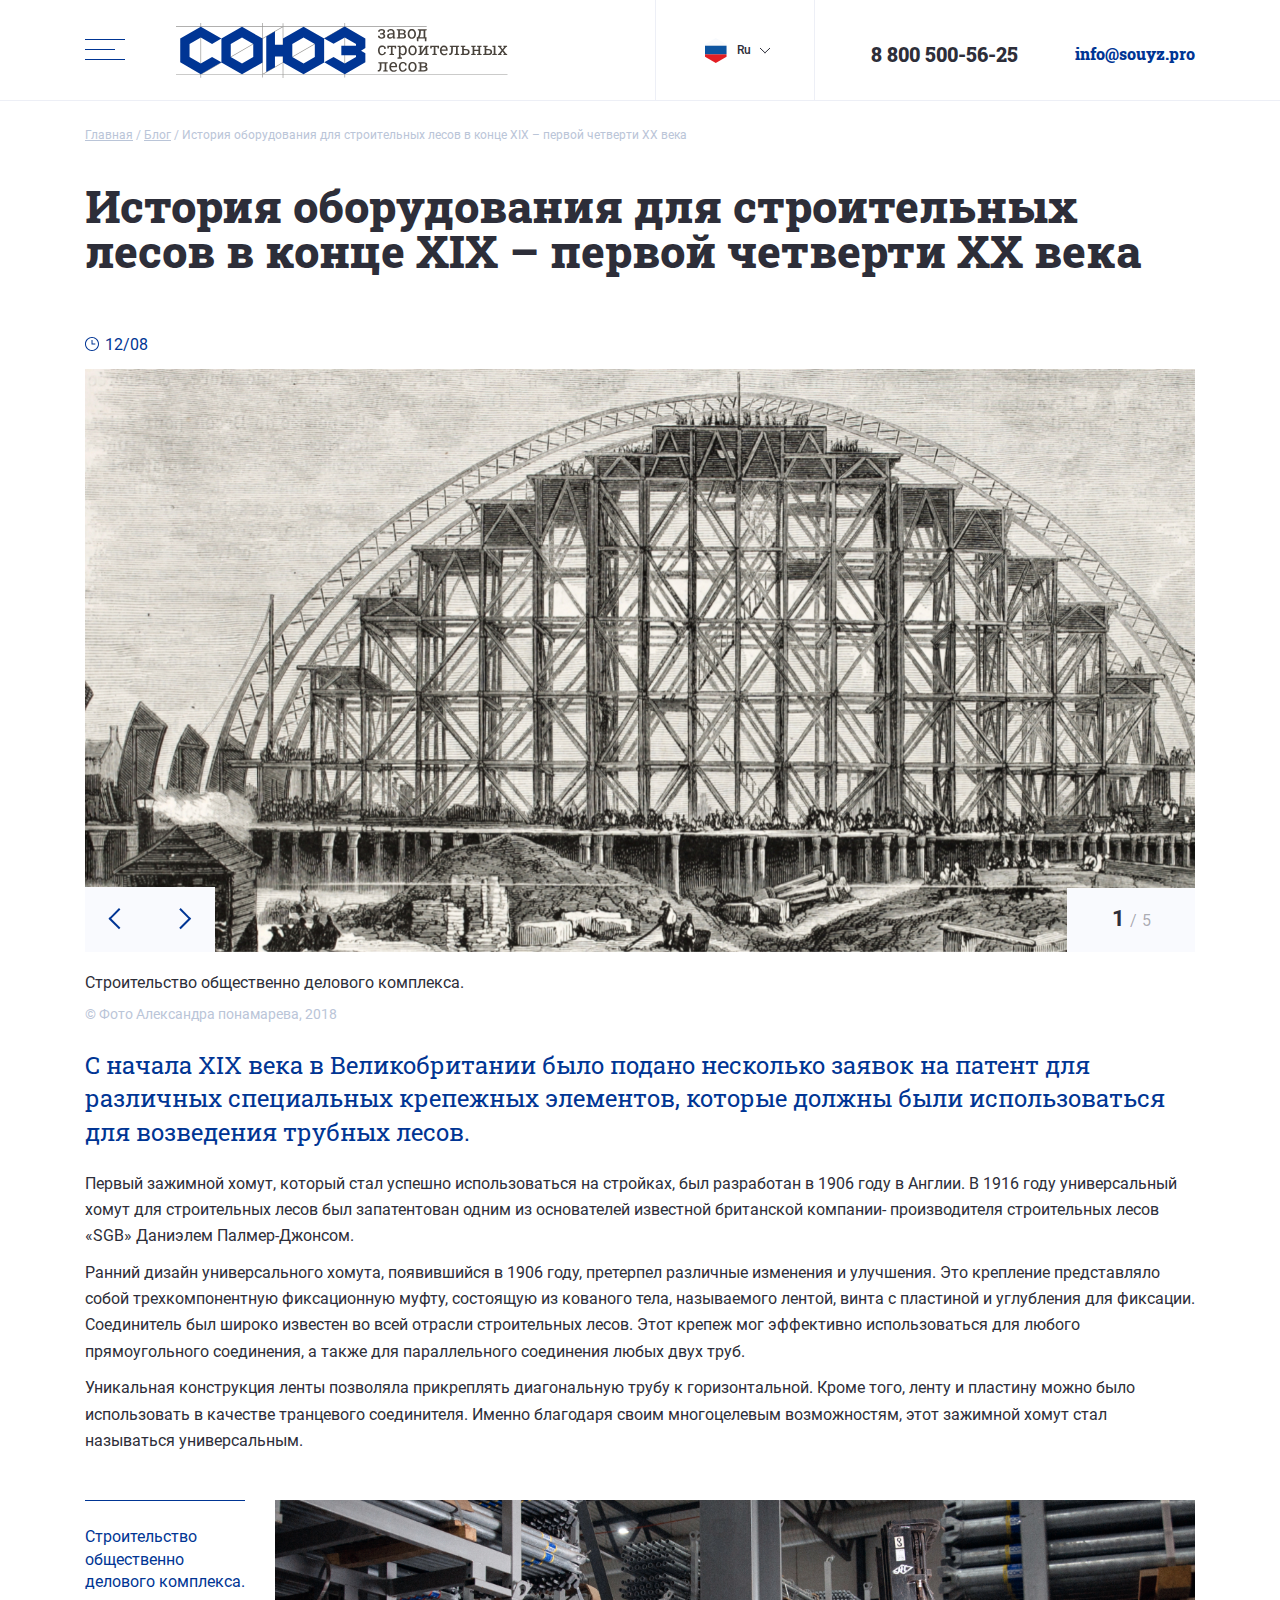
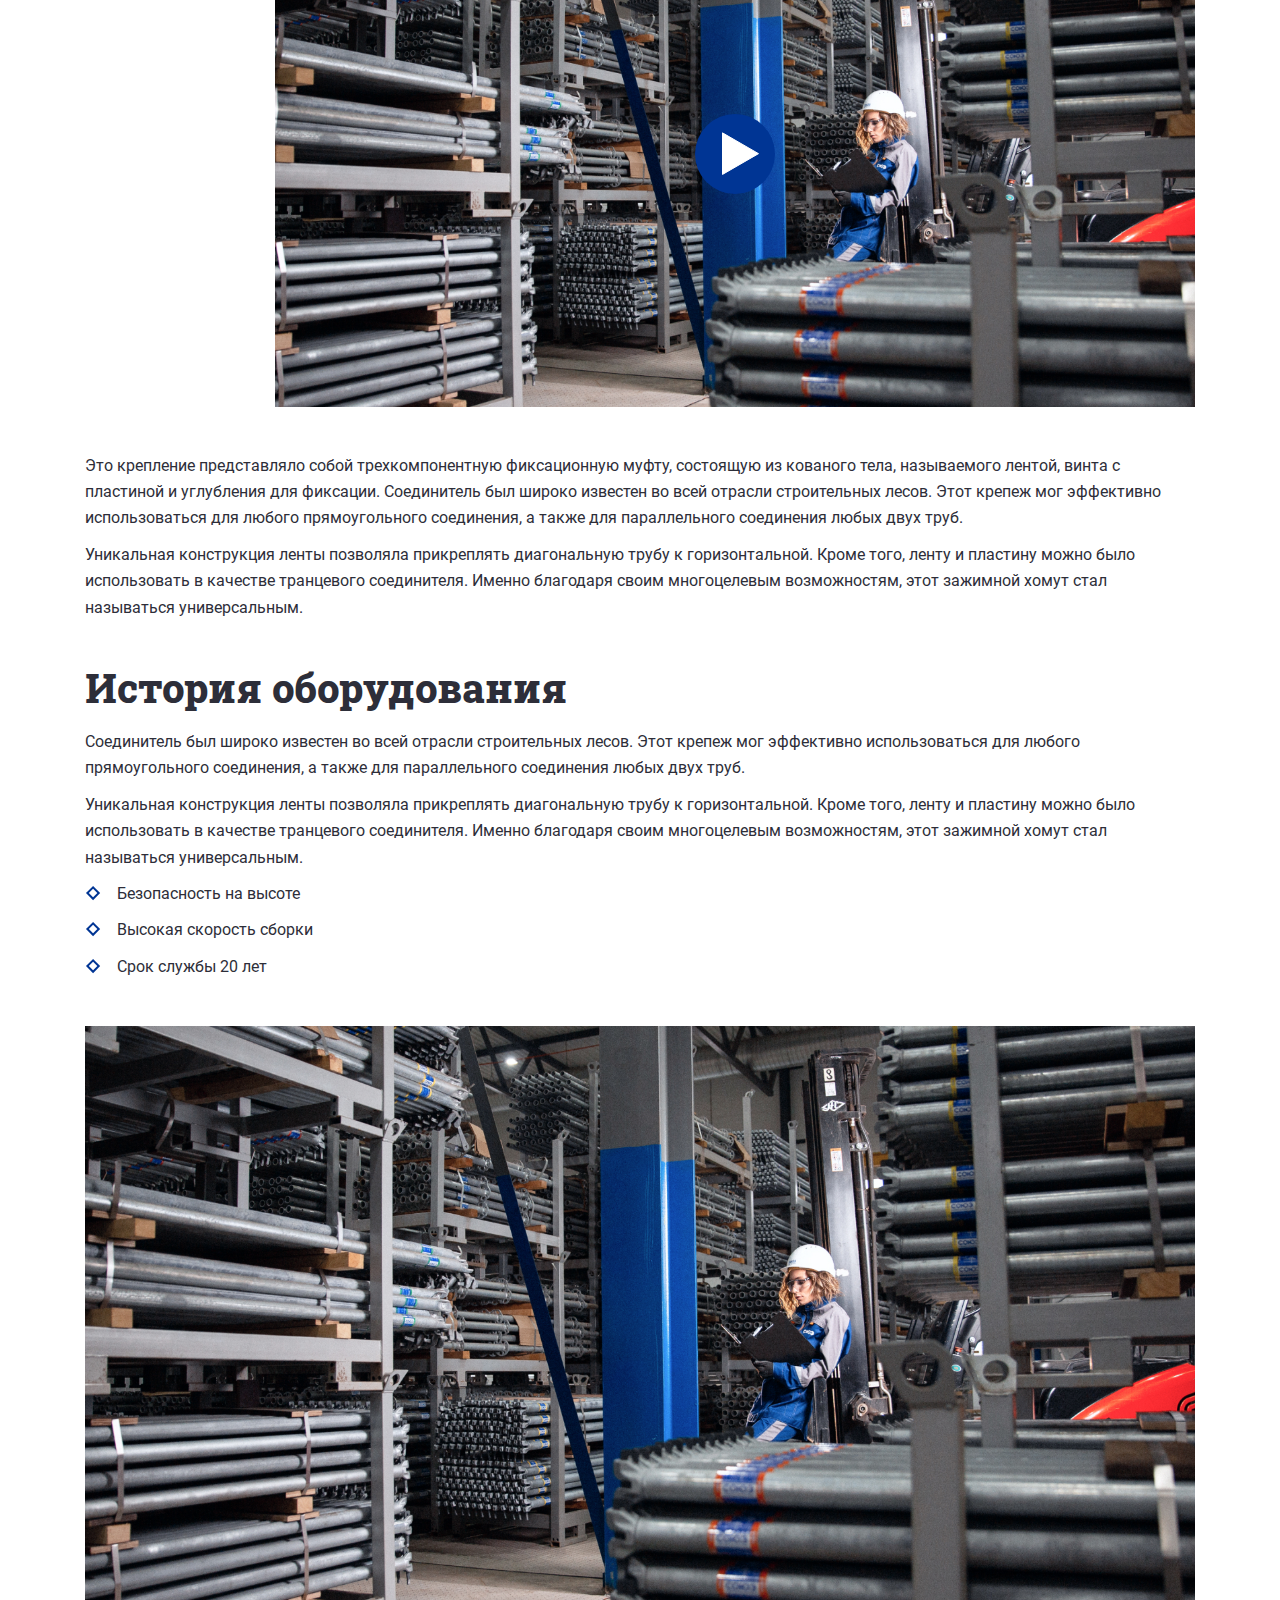
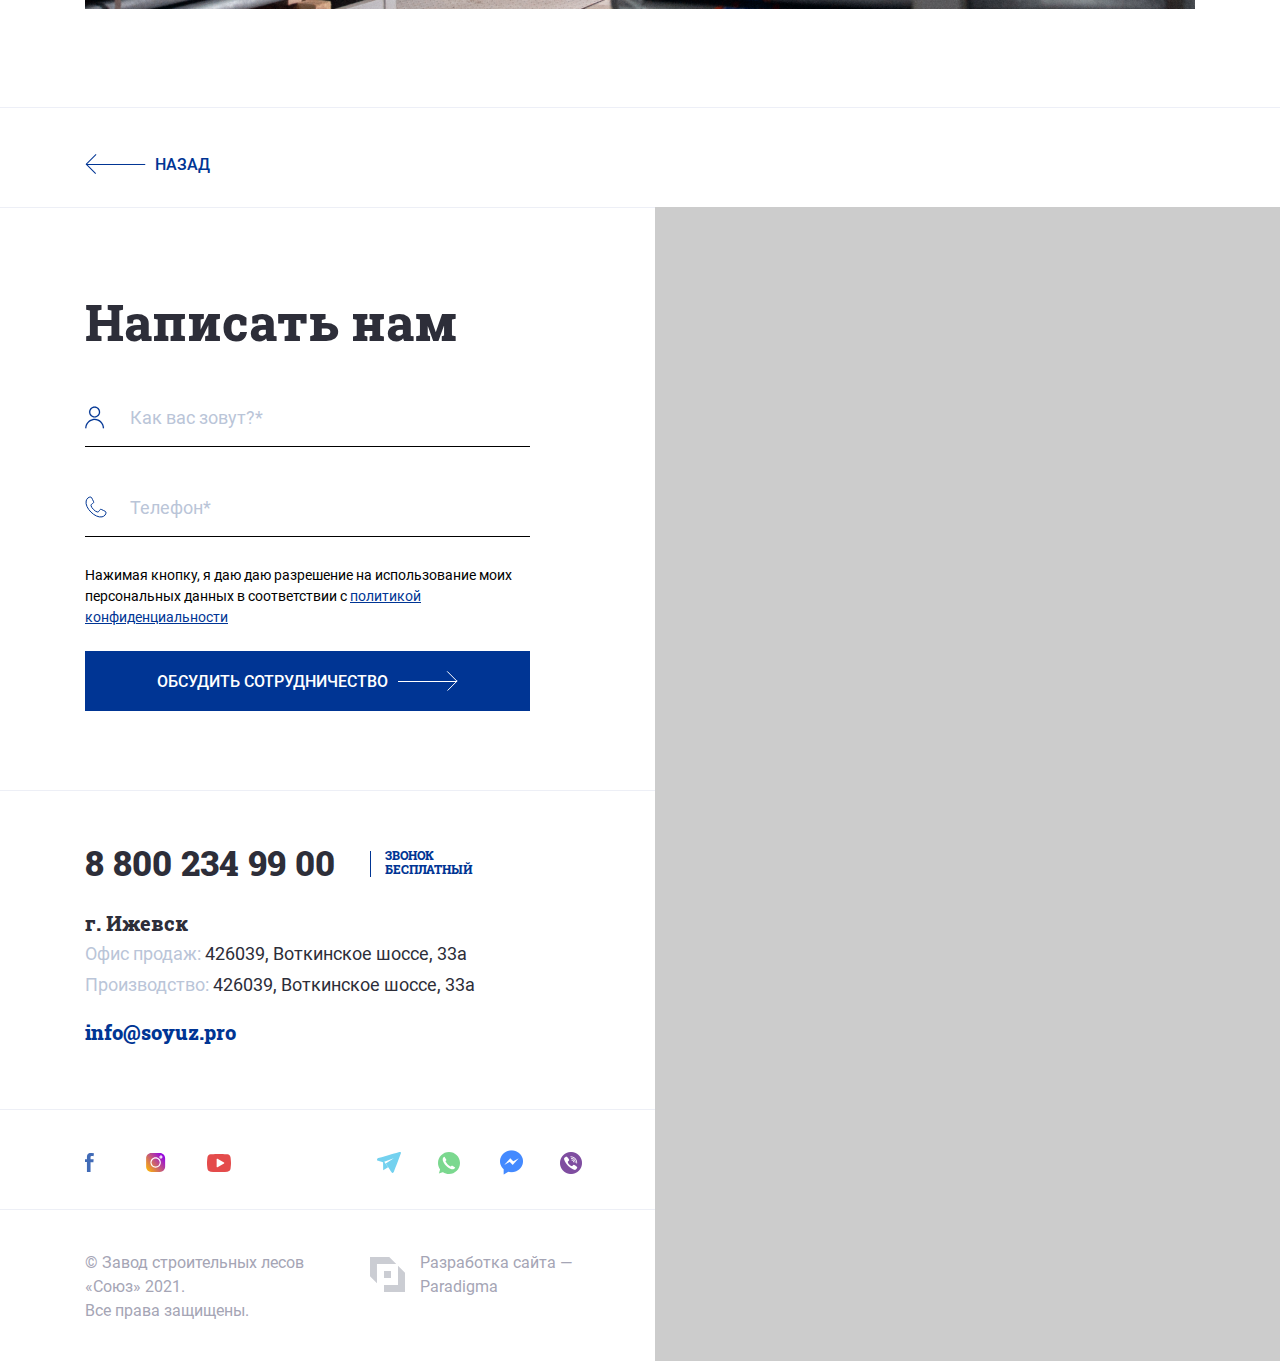
==== blog-item.html @ 9f43bf1f "Initial commit" ====
<!DOCTYPE html>
<html lang="ru">
  <head>
    <meta charset="utf-8">
    <meta name="viewport" content="width=device-width,initial-scale=1">
    <title>Союз</title>
    <link rel="icon" type="image/png" href="icon-16.png" sizes="16x16">
    <link rel="icon" type="image/png" href="icon-32.png" sizes="32x32">
    <link rel="stylesheet" href="js/bootstrap/css/bootstrap.css">
    <link rel="stylesheet" href="css/bootstrap-select.min.css">
    <link rel="stylesheet" href="css/slick.css">
    <link rel="stylesheet" href="js/fancybox/jquery.fancybox.min.css">
    <link rel="stylesheet" href="js/bootstrap-fileinput/css/fileinput.min.css">
    <link rel="stylesheet" href="css/nouislider.css">
    <link rel="stylesheet" href="css/styles.css">
  </head>
  <body>
    <div class="over-wrapper">
      <div id="mobile-indicator"></div>
      <div id="sm-indicator"></div>
      <header>
        <div class="container">
          <div class="header-content">
            <div class="row">
              <div class="col header-col-1">
                <div class="navbar-trigger"><span></span><span></span><span></span></div>
              </div>
              <div class="col header-col-2">
                <div class="header-logo"><img src="images/logo.svg" alt="Союз"></div>
              </div>
              <div class="col header-col-3">
                <div class="lang-selector-wrapper">
                  <div class="lang-selector-trigger">
                    <div class="lang-selector-val">
                      <div class="lang-selector-flag"><img src="images/flag-ru.svg"></div>
                      <div class="lang-selector-ttl">Ru</div>
                    </div>
                    <div class="lang-selector-arrow"></div>
                  </div>
                  <div class="lang-selector-dropdown">
                    <div class="lang-selector-item"><a class="active" href="#">Ru</a></div>
                    <div class="lang-selector-item"><a href="#">En</a></div>
                    <div class="lang-selector-item"><a href="#">Es</a></div>
                  </div>
                </div>
              </div>
              <div class="col header-col-4">
                <div class="header-contacts">
                  <div class="row">
                    <div class="col header-contacts-col-1">
                      <div class="header-phone"><a href="tel: 8 800 500-56-25">8 800 500-56-25</a></div>
                    </div>
                    <div class="col header-contacts-col-2">
                      <div class="header-email"><a href="mailto:info@souyz.pro">info@souyz.pro</a></div>
                    </div>
                  </div>
                </div>
              </div>
            </div>
          </div>
        </div>
        <div class="navbar-wrapper">
          <div class="navbar-wrapper-inner">
            <div class="navbar-top">
              <div class="container">
                <div class="row">
                  <div class="col navbar-col-1">
                    <div class="main-menu-wrapper">
                      <div class="main-menu-section">
                        <div class="ttl">Основное</div>
                        <ul class="main-menu">
                          <li><a href="#">Главная</a></li>
                          <li><a href="#">Проекты</a></li>
                          <li><a href="#">Услуги</a></li>
                          <li><a href="#">О&nbsp;производстве</a></li>
                          <li><a href="#">О&nbsp;компании</a></li>
                          <li><a href="#">Команда</a></li>
                          <li><a href="#">Отзывы</a></li>
                          <li><a href="#">Контакты</a></li>
                          <li><a href="#">Блог</a></li>
                        </ul>
                      </div>
                      <div class="main-menu-section">
                        <div class="ttl">Продукция</div>
                        <ul class="main-menu">
                          <li><a href="#">Виды конструкций</a></li>
                          <li><a href="#">Основные элементы лесов</a></li>
                          <li><a href="#">Профессиональные преимущества</a></li>
                          <li><a href="#">Принципы работы</a></li>
                          <li><a href="#">Безопасность</a></li>
                        </ul>
                      </div>
                      <div class="main-menu-section">
                        <div class="ttl">Сферы применения</div>
                        <ul class="main-menu">
                          <li><a href="#">Промышленность</a></li>
                          <li><a href="#">Строительство</a></li>
                          <li><a href="#">Шоу-мероприятия</a></li>
                        </ul>
                      </div>
                    </div>
                  </div>
                  <div class="col navbar-col-2">
                    <div class="navbar-contacts">
                      <div class="contacts-phone-wrapper">
                        <div class="contacts-phone"><a href="tel:8 800 234 99 00">8 800 234 99 00</a></div>
                        <div class="contacts-phone-info">
                          <p>Звонок<br>бесплатный</p>
                        </div>
                      </div>
                      <div class="contacts-address">
                        <div class="contacts-address-city">г. Ижевск</div>
                        <div class="contacts-address-item">
                          <p>426039, Воткинское шоссе, 33а</p>
                        </div>
                      </div>
                      <div class="contacts-email">
                        <p><a href="mailto:info@soyuz.pro">info@soyuz.pro</a></p>
                      </div>
                      <div class="navbar-soclinks">
                        <div class="contacts-soclinks-section">
                          <div class="soclinks"><a class="soclink" href="#"><img src="images/soclink-telegram.svg"></a><a class="soclink" href="#"><img src="images/soclink-whatsapp.svg"></a><a class="soclink" href="#"><img src="images/soclink-messenger.png" width="25"></a><a class="soclink" href="#"><img src="images/soclink-viber.png" width="22"></a></div>
                        </div>
                        <div class="contacts-soclinks-section">
                          <div class="soclinks"><a class="soclink" href="#"><img src="images/soclink-facebook.svg"></a><a class="soclink" href="#"><img src="images/soclink-instagram.svg"></a><a class="soclink" href="#"><img src="images/soclink-youtube.svg"></a></div>
                        </div>
                      </div>
                    </div>
                  </div>
                </div>
              </div>
            </div>
            <div class="navbar-bottom">
              <div class="navbar-bottom-pic" style="background-image: url(images/navbar-bottom-pic.jpg)"></div>
              <div class="container">
                <div class="row">
                  <div class="col navbar-bottom-col">
                    <div class="navbar-catalog">
                      <div class="navbar-catalog-descr">
                        <h3>Хотите узнать больше?</h3>
                        <p>Ознакомьтесь с презентацией о нашей компании</p>
                        <div class="navbar-catalog-descr-button"><a class="btn btn-dl" href="#">
                            <div class="btn-cont">
                              <div class="btn-dl-arrow"></div>
                              <div class="btn-dl-text">Загрузить маркетинг-кит</div>
                            </div></a></div>
                      </div>
                      <div class="navbar-catalog-pic"><img src="images/navbar-bottom-catalog.png"></div>
                    </div>
                  </div>
                </div>
              </div>
            </div>
          </div>
        </div>
      </header>
      <main>
        <div class="page-wrapper">
          <!-- Шапка страницы-->
          <div class="page-header page-header-article">
            <div class="container">
              <div class="row">
                <div class="col page-header-col-1">
                  <div class="page-header-descr">
                    <div class="page-header-descr-top">
                      <ul class="breadcrumb">
                        <li><a href="#">Главная</a></li>
                        <li><a href="#">Блог</a></li>
                        <li><span>История оборудования для строительных лесов в конце XIX – первой четверти XX века</span></li>
                      </ul>
                      <h1>История оборудования для строительных лесов в конце XIX – первой четверти XX века</h1>
                    </div>
                  </div>
                </div>
              </div>
            </div>
          </div>
          <!-- Шапка страницы END-->
          <!-- Тело страницы-->
          <div class="page-body page-body-article">
            <div class="container">
              <div class="article-date">12/08</div>
              <div class="photo-slider-over-wrapper">
                <div class="slider-wrapper photo-slider-wrapper">
                  <div class="photo-slider slider-countable">
                    <div class="slide">
                      <div class="photo-slider-pic"><img src="files/photo-slide-1.jpg"></div>
                      <div class="photo-slider-caption">
                        <p>Строительство общественно делового комплекса.</p>
                        <div class="photo-slide-copyright">© Фото Александра понамарева, 2018</div>
                      </div>
                    </div>
                    <div class="slide">
                      <div class="photo-slider-pic"><img src="files/photo-slide-2.jpg"></div>
                      <div class="photo-slider-caption">
                        <p>Второе фото</p>
                        <div class="photo-slide-copyright">© Фото Александра</div>
                      </div>
                    </div>
                    <div class="slide">
                      <div class="photo-slider-pic"><img src="files/photo-slide-1.jpg"></div>
                      <div class="photo-slider-caption">
                        <p>Строительство комплекса.</p>
                        <div class="photo-slide-copyright">© Фото Александра понамарева, 2018</div>
                      </div>
                    </div>
                    <div class="slide">
                      <div class="photo-slider-pic"><img src="files/photo-slide-2.jpg"></div>
                      <div class="photo-slider-caption">
                        <p>Строительство общественно делового комплекса.</p>
                        <div class="photo-slide-copyright">© Фото Александра понамарева, 2018</div>
                      </div>
                    </div>
                    <div class="slide">
                      <div class="photo-slider-pic"><img src="files/photo-slide-2.jpg"></div>
                      <div class="photo-slider-caption">
                        <p>Строительство общественно делового комплекса.</p>
                        <div class="photo-slide-copyright">© Фото Александра понамарева, 2018</div>
                      </div>
                    </div>
                  </div>
                </div>
              </div>
              <div class="article-lead">
                <p>С начала XIX века в Великобритании было подано несколько заявок на патент для различных специальных крепежных элементов, которые должны были использоваться для возведения трубных лесов.</p>
              </div>
              <p>Первый зажимной хомут, который стал успешно использоваться на стройках, был разработан в 1906 году в Англии. В 1916 году универсальный хомут для строительных лесов был запатентован одним из основателей известной британской компании- производителя строительных лесов «SGB» Даниэлем Палмер-Джонсом.</p>
              <p>Ранний дизайн универсального хомута, появившийся в 1906 году, претерпел различные изменения и улучшения. Это крепление представляло собой трехкомпонентную фиксационную муфту, состоящую из кованого тела, называемого лентой, винта с пластиной и углубления для фиксации. Соединитель был широко известен во всей отрасли строительных лесов. Этот крепеж мог эффективно использоваться для любого прямоугольного соединения, а также для параллельного соединения любых двух труб.</p>
              <p>Уникальная конструкция ленты позволяла прикреплять диагональную трубу к горизонтальной. Кроме того, ленту и пластину можно было использовать в качестве транцевого соединителя. Именно благодаря своим многоцелевым возможностям, этот зажимной хомут стал называться универсальным.</p>
              <div class="article-pic">
                <div class="article-pic-caption">
                  <p>Строительство общественно делового комплекса.</p>
                </div>
                <div class="article-pic-pic"><a class="video" href="https://www.youtube.com/watch?v=dQw4w9WgXcQ" data-fancybox>
                    <div class="video-poster"><img src="files/video-poster.jpg"></div>
                    <div class="play-button"></div></a></div>
              </div>
              <p>Это крепление представляло собой трехкомпонентную фиксационную муфту, состоящую из кованого тела, называемого лентой, винта с пластиной и углубления для фиксации. Соединитель был широко известен во всей отрасли строительных лесов. Этот крепеж мог эффективно использоваться для любого прямоугольного соединения, а также для параллельного соединения любых двух труб.</p>
              <p>Уникальная конструкция ленты позволяла прикреплять диагональную трубу к горизонтальной. Кроме того, ленту и пластину можно было использовать в качестве транцевого соединителя. Именно благодаря своим многоцелевым возможностям, этот зажимной хомут стал называться универсальным.</p>
              <h2>История оборудования</h2>
              <p>Соединитель был широко известен во всей отрасли строительных лесов. Этот крепеж мог эффективно использоваться для любого прямоугольного соединения, а также для параллельного соединения любых двух труб.</p>
              <p>Уникальная конструкция ленты позволяла прикреплять диагональную трубу к горизонтальной. Кроме того, ленту и пластину можно было использовать в качестве транцевого соединителя. Именно благодаря своим многоцелевым возможностям, этот зажимной хомут стал называться универсальным.</p>
              <ul>
                <li>Безопасность на высоте</li>
                <li>Высокая скорость сборки</li>
                <li>Срок службы 20 лет</li>
              </ul>
              <div class="article-pic">
                <div class="article-pic-pic"><img src="files/article-pic.jpg"></div>
              </div>
              <div class="back-link-alt-wrapper"><a class="back-link-alt" href="#">
                  <div class="back-link-alt-arrow"></div>
                  <div class="back-link-alt-text">Назад</div></a></div>
            </div>
          </div>
          <!-- Тело страницы END-->
        </div>
      </main>
      <footer>
        <div class="container">
          <div class="row">
            <div class="col footer-col-1">
              <div class="footer-contacts">
                <div class="contacts-form-wrapper">
                  <h2>Написать нам</h2>
                  <div class="contacts-form">
                    <form>
                      <div class="row">
                        <div class="col contacts-form-col">
                          <div class="form-group">
                            <div class="form-group-ico"><img src="images/form-group-name.svg"></div>
                            <label class="placeholder" for="contacts_name">Как вас зовут?*</label>
                            <input type="text" name="contacts_name" id="contacts_name" required>
                          </div>
                        </div>
                        <div class="col contacts-form-col">
                          <div class="form-group">
                            <div class="form-group-ico"><img src="images/form-group-phone.svg"></div>
                            <label class="placeholder" for="contacts_phone">Телефон*</label>
                            <input class="input-phone" type="text" name="contacts_phone" id="contacts_phone" required>
                          </div>
                        </div>
                        <div class="col contacts-form-col">
                          <div class="form-agree">
                            <p>Нажимая кнопку, я&nbsp;даю даю разрешение на&nbsp;использование моих персональных данных в&nbsp;соответствии с <a href="#">политикой конфиденциальности</a></p>
                          </div>
                        </div>
                        <div class="col contacts-form-col">
                          <div class="form-footer">
                            <button class="btn btn-submit" type="submit">
                              <div class="btn-cont">
                                <div class="btn-submit-text">Обсудить сотрудничество</div>
                                <div class="btn-submit-arrow"></div>
                              </div>
                            </button>
                          </div>
                        </div>
                      </div>
                    </form>
                  </div>
                </div>
                <div class="contacts-descr">
                  <div class="contacts-phone-wrapper">
                    <div class="contacts-phone"><a href="tel:8 800 234 99 00">8 800 234 99 00</a></div>
                    <div class="contacts-phone-info">
                      <p>Звонок<br>бесплатный</p>
                    </div>
                  </div>
                  <div class="contacts-address">
                    <div class="contacts-address-city">г. Ижевск</div>
                    <div class="contacts-address-item">
                      <p><span class="ttl">Офис продаж:</span> 426039, Воткинское шоссе, 33а</p>
                    </div>
                    <div class="contacts-address-item">
                      <p><span class="ttl">Производство:</span> 426039, Воткинское шоссе, 33а</p>
                    </div>
                  </div>
                  <div class="contacts-email">
                    <p><a href="mailto:info@soyuz.pro">info@soyuz.pro</a></p>
                  </div>
                </div>
                <div class="contacts-soclinks">
                  <div class="row">
                    <div class="col contacts-soclinks-col-1">
                      <div class="soclinks"><a class="soclink" href="#"><img src="images/soclink-facebook.svg"></a><a class="soclink" href="#"><img src="images/soclink-instagram.svg"></a><a class="soclink" href="#"><img src="images/soclink-youtube.svg"></a></div>
                    </div>
                    <div class="col contacts-soclinks-col-2">
                      <div class="soclinks"><a class="soclink" href="#"><img src="images/soclink-telegram.svg"></a><a class="soclink" href="#"><img src="images/soclink-whatsapp.svg"></a><a class="soclink" href="#"><img src="images/soclink-messenger.png" width="25"></a><a class="soclink" href="#"><img src="images/soclink-viber.png" width="22"></a></div>
                    </div>
                  </div>
                </div>
                <div class="footer-content">
                  <div class="row">
                    <div class="col footer-content-col-1">
                      <div class="footer-copy">
                        <p>&copy;&nbsp;Завод строительных лесов<br>&laquo;Союз&raquo; 2021.<br>Все права защищены.</p>
                      </div>
                    </div>
                    <div class="col footer-content-col-2">
                      <div class="footer-dev-wrapper"><a class="footer-dev" href="https://paradigma-digital.ru" target="_blank">
                          <div class="footer-dev-pic"><img src="images/paradigma-logo.svg"></div>
                          <div class="footer-dev-descr">
                            <p>Разработка сайта&nbsp;&mdash;<br>Paradigma</p>
                          </div></a></div>
                    </div>
                  </div>
                </div>
              </div>
            </div>
            <div class="col footer-col-2">
              <div class="footer-map" id="footerMap"></div>
            </div>
          </div>
        </div>
      </footer>
      <div class="modal fade side-modal serv-modal" id="servModal" tabindex="-1">
        <button class="close" type="button" data-dismiss="modal" aria-label="Close"><img class="svg-inline" src="images/close.svg"></button>
        <div class="modal-dialog">
          <div class="modal-content">
            <div class="row">
              <div class="side-modal-l">
                <div class="side-modal-l-inner">
                  <div class="ajax-modal-content"></div>
                </div>
              </div>
              <div class="side-modal-r">
                <div class="ajax-modal-menu-wrapper">
                  <ul class="ajax-modal-menu">
                    <li><a href="#" data-url="load/serv-1.html" data-hash="service-1">Металлоконструкции</a></li>
                    <li><a href="#" data-url="load/serv-2.html" data-hash="service-2">Резервуары</a></li>
                    <li><a href="#" data-url="load/serv-3.html" data-hash="service-3">Фасады</a></li>
                    <li><a href="#" data-url="load/serv-4.html" data-hash="service-4">Дымовые трубы</a></li>
                    <li><a href="#" data-url="load/serv-5.html" data-hash="service-5">Кабеля</a></li>
                    <li><a href="#" data-url="load/serv-6.html" data-hash="service-6">Объекты любого типа</a></li>
                  </ul>
                </div>
              </div>
            </div>
          </div>
        </div>
      </div>
      <div class="modal fade form-modal estimate-modal" id="callbackModal" tabindex="-1">
        <div class="modal-dialog">
          <div class="modal-content-wrapper">
            <div class="modal-content">
              <button class="close" type="button" data-dismiss="modal" aria-label="Close"><img class="svg-inline" src="images/form-modal-close.svg"></button>
              <div class="modal-content-inner">
                <div class="form-modal-header">
                  <h2>Заказать звонок</h2>
                </div>
                <div class="modal-form">
                  <form id="callbackForm">
                    <div class="form-group">
                      <div class="form-group-ico"><img src="images/form-group-name.svg"></div>
                      <label class="placeholder" for="callback_name">Как вас зовут?*</label>
                      <input type="text" name="callback_name" id="callback_name" required>
                    </div>
                    <div class="form-group">
                      <div class="form-group-ico"><img src="images/form-group-phone.svg"></div>
                      <label class="placeholder" for="callback_phone">Телефон*</label>
                      <input class="input-phone" type="text" name="callback_phone" id="callback_phone" required>
                    </div>
                    <div class="form-agree">
                      <p>Нажимая кнопку, я&nbsp;даю даю разрешение на&nbsp;использование моих персональных данных в&nbsp;соответствии с <a href="#">политикой конфиденциальности</a></p>
                    </div>
                    <div class="form-footer">
                      <button class="btn btn-submit" type="submit">
                        <div class="btn-cont">
                          <div class="btn-submit-text">Отправить заявку</div>
                          <div class="btn-submit-arrow"></div>
                        </div>
                      </button>
                    </div>
                  </form>
                </div>
              </div>
            </div>
          </div>
        </div>
      </div>
      <div class="modal fade form-modal" id="estimateModal" tabindex="-1">
        <div class="modal-dialog">
          <div class="modal-content-wrapper">
            <div class="modal-content-pic"><img src="files/estimate-modal-pic.png" width="290"></div>
            <div class="modal-content">
              <button class="close" type="button" data-dismiss="modal" aria-label="Close"><img class="svg-inline" src="images/form-modal-close.svg"></button>
              <div class="modal-content-inner">
                <div class="form-modal-header">
                  <h2>Заказать звонок</h2>
                </div>
                <div class="modal-form">
                  <form id="estimateForm">
                    <div class="form-group">
                      <div class="form-group-ico"><img src="images/form-group-name.svg"></div>
                      <label class="placeholder" for="estimate_name">Как вас зовут?*</label>
                      <input type="text" name="estimate_name" id="estimate_name" required>
                    </div>
                    <div class="form-group">
                      <div class="form-group-ico"><img src="images/form-group-phone.svg"></div>
                      <label class="placeholder" for="estimate_phone">Телефон*</label>
                      <input class="input-phone" type="text" name="estimate_phone" id="estimate_phone" required>
                    </div>
                    <div class="form-group">
                      <div class="form-group-ico"><img src="images/form-group-message.svg"></div>
                      <label class="placeholder" for="estimate_message">Опишите проект</label>
                      <textarea type="text" name="estimate_message" id="estimate_message" rows="5"></textarea>
                    </div>
                    <div class="form-group">
                      <div class="form-file">
                        <input type="file" data-label="Прикрепить ТЗ">
                      </div>
                    </div>
                    <div class="form-agree">
                      <p>Нажимая кнопку, я&nbsp;даю даю разрешение на&nbsp;использование моих персональных данных в&nbsp;соответствии с <a href="#">политикой конфиденциальности</a></p>
                    </div>
                    <div class="form-footer">
                      <button class="btn btn-submit" type="submit">
                        <div class="btn-cont">
                          <div class="btn-submit-text">Запросить расчёт</div>
                          <div class="btn-submit-arrow"></div>
                        </div>
                      </button>
                    </div>
                  </form>
                </div>
              </div>
            </div>
          </div>
        </div>
      </div>
      <div class="modal fade form-modal" id="catalogModal" tabindex="-1">
        <div class="modal-dialog">
          <div class="modal-content-wrapper">
            <div class="modal-content-pic"><img src="files/catalog-modal-pic.png" width="319"></div>
            <div class="modal-content">
              <button class="close" type="button" data-dismiss="modal" aria-label="Close"><img class="svg-inline" src="images/form-modal-close.svg"></button>
              <div class="modal-content-inner">
                <div class="form-modal-header">
                  <h2>Получить каталог</h2>
                </div>
                <div class="modal-form">
                  <form id="catalogForm">
                    <div class="form-group">
                      <div class="form-group-ico"><img src="images/form-group-name.svg"></div>
                      <label class="placeholder" for="catalog_name">Как вас зовут?*</label>
                      <input type="text" name="catalog_name" id="catalog_name" required>
                    </div>
                    <div class="form-group">
                      <div class="form-group-ico"><img src="images/form-group-phone.svg"></div>
                      <label class="placeholder" for="catalog_phone">Телефон*</label>
                      <input class="input-phone" type="text" name="catalog_phone" id="catalog_phone" required>
                    </div>
                    <div class="form-agree">
                      <p>Нажимая кнопку, я&nbsp;даю даю разрешение на&nbsp;использование моих персональных данных в&nbsp;соответствии с <a href="#">политикой конфиденциальности</a></p>
                    </div>
                    <div class="form-footer">
                      <button class="btn btn-submit" type="submit">
                        <div class="btn-cont">
                          <div class="btn-submit-text">Запросить расчёт</div>
                          <div class="btn-submit-arrow"></div>
                        </div>
                      </button>
                    </div>
                  </form>
                </div>
              </div>
            </div>
          </div>
        </div>
      </div>
      <div class="modal fade form-modal" id="successModal" tabindex="-1">
        <div class="modal-dialog">
          <div class="modal-content">
            <div class="modal-content-inner">
              <button class="close" type="button" data-dismiss="modal" aria-label="Close"><img class="svg-inline" src="images/form-modal-close.svg"></button>
              <h2><span class="red">Спасибо</span><br>за&nbsp;оказанное доверие</h2>
              <div class="form-modal-lead success-modal-text">
                <p>Наш специалист свяжется с&nbsp;Вами.</p>
              </div>
            </div>
          </div>
        </div>
      </div>
      <script src="js/jquery-3.3.1.min.js"></script>
      <script src="js/jquery.mobile.custom.min.js"></script>
      <script src="js/bootstrap/js/bootstrap.bundle.min.js"></script>
      <script src="js/bootstrap-select.min.js"></script>
      <script src="js/jquery.validate.min.js"></script>
      <script src="js/additional-methods.min.js"></script>
      <script src="js/jquery.maskedinput.min.js"></script>
      <script src="js/wNumb.min.js"></script>
      <script src="js/slick.min.js"></script>
      <script src="js/fancybox/jquery.fancybox.min.js"></script>
      <script src="js/greensock/TweenMax.min.js"></script>
      <script src="js/greensock/plugins/CSSRulePlugin.min.js"></script>
      <script src="js/greensock/plugins/ScrollToPlugin.min.js"></script>
      <script src="js/iscroll-probe.js"></script>
      <script src="js/scrollmagic/ScrollMagic.min.js"></script>
      <script src="js/scrollmagic/plugins/animation.gsap.min.js"></script>
      <script src="js/jquery.mousewheel.js"></script>
      <script src="js/bootstrap-fileinput/js/fileinput.min.js"></script>
      <script src="js/nouislider.js"></script>
      <script src="js/main.js"></script>
      <!--script(src='js/animations.js')-->
    </div>
  </body>
</html>
---- js/bootstrap-fileinput/css/fileinput.min.css ----
/*!
 * bootstrap-fileinput v4.5.0
 * http://plugins.krajee.com/file-input
 *
 * Krajee default styling for bootstrap-fileinput.
 *
 * Author: Kartik Visweswaran
 * Copyright: 2014 - 2018, Kartik Visweswaran, Krajee.com
 *
 * Licensed under the BSD 3-Clause
 * https://github.com/kartik-v/bootstrap-fileinput/blob/master/LICENSE.md
 */.btn-file input[type=file],.file-caption-icon,.file-no-browse,.file-preview .fileinput-remove,.file-zoom-dialog .btn-navigate,.file-zoom-dialog .floating-buttons,.krajee-default .file-thumb-progress{position:absolute}.file-loading input[type=file],input[type=file].file-loading{width:0;height:0}.file-no-browse{left:50%;bottom:20%;width:1px;height:1px;font-size:0;opacity:0;border:none;background:0 0;outline:0;box-shadow:none}.file-caption-icon,.file-input-ajax-new .fileinput-remove-button,.file-input-ajax-new .fileinput-upload-button,.file-input-ajax-new .no-browse .input-group-btn,.file-input-new .close,.file-input-new .file-preview,.file-input-new .fileinput-remove-button,.file-input-new .fileinput-upload-button,.file-input-new .glyphicon-file,.file-input-new .no-browse .input-group-btn,.file-zoom-dialog .modal-header:after,.file-zoom-dialog .modal-header:before,.hide-content .kv-file-content,.kv-hidden{display:none}.btn-file,.file-caption,.file-input,.file-loading:before,.file-preview,.file-zoom-dialog .modal-dialog,.krajee-default .file-thumbnail-footer,.krajee-default.file-preview-frame{position:relative}.file-error-message pre,.file-error-message ul,.krajee-default .file-actions,.krajee-default .file-other-error{text-align:left}.file-error-message pre,.file-error-message ul{margin:0}.krajee-default .file-drag-handle,.krajee-default .file-upload-indicator{float:left;margin:5px 0 -5px;width:16px;height:16px}.krajee-default .file-thumb-progress .progress,.krajee-default .file-thumb-progress .progress-bar{height:11px;font-family:Verdana,Helvetica,sans-serif;font-size:9px}.krajee-default .file-caption-info,.krajee-default .file-size-info{display:block;white-space:nowrap;overflow:hidden;text-overflow:ellipsis;width:160px;height:15px;margin:auto}.file-zoom-content>.file-object.type-flash,.file-zoom-content>.file-object.type-image,.file-zoom-content>.file-object.type-video{max-width:100%;max-height:100%;width:auto}.file-zoom-content>.file-object.type-flash,.file-zoom-content>.file-object.type-video{height:100%}.file-zoom-content>.file-object.type-default,.file-zoom-content>.file-object.type-html,.file-zoom-content>.file-object.type-pdf,.file-zoom-content>.file-object.type-text{width:100%}.file-loading:before{content:" Loading...";display:inline-block;padding-left:20px;line-height:16px;font-size:13px;font-variant:small-caps;color:#999;background:url(../img/loading.gif) top left no-repeat}.file-object{margin:0 0 -5px;padding:0}.btn-file{overflow:hidden}.btn-file input[type=file]{top:0;left:0;min-width:100%;min-height:100%;text-align:right;opacity:0;background:none;cursor:inherit;display:block}.btn-file ::-ms-browse{font-size:10000px;width:100%;height:100%}.file-caption .file-caption-name{width:100%;margin:0;padding:0;box-shadow:none;border:none;background:0 0;outline:0}.file-caption.icon-visible .file-caption-icon{display:inline-block}.file-caption.icon-visible .file-caption-name{padding-left:15px}.file-caption-icon{left:8px}.file-error-message{color:#a94442;background-color:#f2dede;margin:5px;border:1px solid #ebccd1;border-radius:4px;padding:15px}.file-error-message pre{margin:5px 0}.file-caption-disabled{background-color:#eee;cursor:not-allowed;opacity:1}.file-preview{border-radius:5px;border:1px solid #ddd;padding:8px;width:100%;margin-bottom:5px}.file-preview .btn-xs{padding:1px 5px;font-size:12px;line-height:1.5;border-radius:3px}.file-preview .fileinput-remove{top:1px;right:1px;line-height:10px}.file-preview .clickable{cursor:pointer}.file-preview-image{font:40px Impact,Charcoal,sans-serif;color:green}.krajee-default.file-preview-frame{margin:8px;border:1px solid #ddd;box-shadow:1px 1px 5px 0 #a2958a;padding:6px;float:left;text-align:center}.krajee-default.file-preview-frame .kv-file-content{width:213px;height:160px}.krajee-default.file-preview-frame .kv-file-content.kv-pdf-rendered{width:400px}.krajee-default.file-preview-frame .file-thumbnail-footer{height:70px}.krajee-default.file-preview-frame:not(.file-preview-error):hover{box-shadow:3px 3px 5px 0 #333}.krajee-default .file-preview-text{display:block;color:#428bca;border:1px solid #ddd;font-family:Menlo,Monaco,Consolas,"Courier New",monospace;outline:0;padding:8px;resize:none}.krajee-default .file-preview-html{border:1px solid #ddd;padding:8px;overflow:auto}.krajee-default .file-other-icon{font-size:6em}.krajee-default .file-footer-buttons{float:right}.krajee-default .file-footer-caption{display:block;text-align:center;padding-top:4px;font-size:11px;color:#777;margin-bottom:15px}.krajee-default .file-preview-error{opacity:.65;box-shadow:none}.krajee-default .file-thumb-progress{height:11px;top:37px;left:0;right:0}.krajee-default.kvsortable-ghost{background:#e1edf7;border:2px solid #a1abff}.krajee-default .file-preview-other:hover{opacity:.8}.krajee-default .file-preview-frame:not(.file-preview-error) .file-footer-caption:hover{color:#000}.kv-upload-progress .progress{height:20px;margin:10px 0;overflow:hidden}.kv-upload-progress .progress-bar{height:20px;font-family:Verdana,Helvetica,sans-serif}.file-zoom-dialog .file-other-icon{font-size:22em;font-size:50vmin}.file-zoom-dialog .modal-dialog{width:auto}.file-zoom-dialog .modal-header{display:flex;align-items:center;justify-content:space-between}.file-zoom-dialog .btn-navigate{padding:0;margin:0;background:0 0;text-decoration:none;outline:0;opacity:.7;top:45%;font-size:4em;color:#1c94c4}.file-zoom-dialog .btn-navigate:not([disabled]):hover{outline:0;box-shadow:none;opacity:.6}.file-zoom-dialog .floating-buttons{top:5px;right:10px}.file-zoom-dialog .btn-navigate[disabled]{opacity:.3}.file-zoom-dialog .btn-prev{left:1px}.file-zoom-dialog .btn-next{right:1px}.file-zoom-dialog .kv-zoom-title{font-weight:300;color:#999;max-width:50%;overflow:hidden;white-space:nowrap;text-overflow:ellipsis}.file-input-ajax-new .no-browse .form-control,.file-input-new .no-browse .form-control{border-top-right-radius:4px;border-bottom-right-radius:4px}.file-caption-main{width:100%}.file-thumb-loading{background:url(../img/loading.gif) center center no-repeat content-box!important}.file-drop-zone{border:1px dashed #aaa;border-radius:4px;height:100%;text-align:center;vertical-align:middle;margin:12px 15px 12px 12px;padding:5px}.file-drop-zone.clickable:hover{border:2px dashed #999}.file-drop-zone.clickable:focus{border:2px solid #5acde2}.file-drop-zone .file-preview-thumbnails{cursor:default}.file-drop-zone-title{color:#aaa;font-size:1.6em;padding:85px 10px;cursor:default}.file-highlighted{border:2px dashed #999!important;background-color:#eee}.file-uploading{background:url(../img/loading-sm.gif) center bottom 10px no-repeat;opacity:.65}.file-zoom-fullscreen.modal{position:fixed;top:0;right:0;bottom:0;left:0}.file-zoom-fullscreen .modal-dialog{position:fixed;margin:0;padding:0;width:100%;height:100%;max-width:100%;max-height:100%}.file-zoom-fullscreen .modal-content{border-radius:0;box-shadow:none}.file-zoom-fullscreen .modal-body{overflow-y:auto}.floating-buttons{z-index:3000}.floating-buttons .btn-kv{margin-left:3px;z-index:3000}.file-zoom-content{height:480px;text-align:center}.file-zoom-content .file-preview-image,.file-zoom-content .file-preview-video{max-height:100%}.file-zoom-content>.file-object.type-image{height:auto;min-height:inherit}.file-zoom-content>.file-object.type-audio{width:auto;height:30px}@media (min-width:576px){.file-zoom-dialog .modal-dialog{max-width:500px}}@media (min-width:992px){.file-zoom-dialog .modal-lg{max-width:800px}}@media (max-width:767px){.file-preview-thumbnails{display:flex;justify-content:center;align-items:center;flex-direction:column}.file-zoom-dialog .modal-header{flex-direction:column}}@media (max-width:350px){.krajee-default.file-preview-frame .kv-file-content{width:160px}}@media (max-width:420px){.krajee-default.file-preview-frame .kv-file-content.kv-pdf-rendered{width:100%}}.file-loading[dir=rtl]:before{background:url(../img/loading.gif) top right no-repeat;padding-left:0;padding-right:20px}.file-sortable .file-drag-handle{cursor:move;opacity:1}.file-sortable .file-drag-handle:hover{opacity:.7}.clickable .file-drop-zone-title{cursor:pointer}.kv-zoom-actions .btn-kv{margin-left:3px}.file-preview-initial.sortable-chosen{background-color:#d9edf7}
---- css/nouislider.css ----
/* Functional styling;
 * These styles are required for noUiSlider to function.
 * You don't need to change these rules to apply your design.
 */
.noUi-target,
.noUi-target * {
  -webkit-touch-callout: none;
  -webkit-tap-highlight-color: rgba(0, 0, 0, 0);
  -webkit-user-select: none;
  -ms-touch-action: none;
  touch-action: none;
  -ms-user-select: none;
  -moz-user-select: none;
  user-select: none;
  -moz-box-sizing: border-box;
  box-sizing: border-box;
}
.noUi-target {
  position: relative;
}
.noUi-base,
.noUi-connects {
  width: 100%;
  height: 100%;
  position: relative;
  z-index: 1;
}
/* Wrapper for all connect elements.
 */
.noUi-connects {
  overflow: hidden;
  z-index: 0;
}
.noUi-connect,
.noUi-origin {
  will-change: transform;
  position: absolute;
  z-index: 1;
  top: 0;
  right: 0;
  -ms-transform-origin: 0 0;
  -webkit-transform-origin: 0 0;
  -webkit-transform-style: preserve-3d;
  transform-origin: 0 0;
  transform-style: flat;
}
.noUi-connect {
  height: 100%;
  width: 100%;
}
.noUi-origin {
  height: 10%;
  width: 10%;
}
/* Offset direction
 */
.noUi-txt-dir-rtl.noUi-horizontal .noUi-origin {
  left: 0;
  right: auto;
}
/* Give origins 0 height/width so they don't interfere with clicking the
 * connect elements.
 */
.noUi-vertical .noUi-origin {
  width: 0;
}
.noUi-horizontal .noUi-origin {
  height: 0;
}
.noUi-handle {
  -webkit-backface-visibility: hidden;
  backface-visibility: hidden;
  position: absolute;
}
.noUi-touch-area {
  height: 100%;
  width: 100%;
}
.noUi-state-tap .noUi-connect,
.noUi-state-tap .noUi-origin {
  -webkit-transition: transform 0.3s;
  transition: transform 0.3s;
}
.noUi-state-drag * {
  cursor: inherit !important;
}
/* Slider size and handle placement;
 */
.noUi-horizontal {
  height: 18px;
}
.noUi-horizontal .noUi-handle {
  width: 34px;
  height: 28px;
  right: -17px;
  top: -6px;
}
.noUi-vertical {
  width: 18px;
}
.noUi-vertical .noUi-handle {
  width: 28px;
  height: 34px;
  right: -6px;
  top: -17px;
}
.noUi-txt-dir-rtl.noUi-horizontal .noUi-handle {
  left: -17px;
  right: auto;
}
/* Styling;
 * Giving the connect element a border radius causes issues with using transform: scale
 */
.noUi-target {
  background: #FAFAFA;
  border-radius: 4px;
  border: 1px solid #D3D3D3;
  box-shadow: inset 0 1px 1px #F0F0F0, 0 3px 6px -5px #BBB;
}
.noUi-connects {
  border-radius: 3px;
}
.noUi-connect {
  background: #3FB8AF;
}
/* Handles and cursors;
 */
.noUi-draggable {
  cursor: ew-resize;
}
.noUi-vertical .noUi-draggable {
  cursor: ns-resize;
}
.noUi-handle {
  border: 1px solid #D9D9D9;
  border-radius: 3px;
  background: #FFF;
  cursor: default;
  box-shadow: inset 0 0 1px #FFF, inset 0 1px 7px #EBEBEB, 0 3px 6px -3px #BBB;
}
.noUi-active {
  box-shadow: inset 0 0 1px #FFF, inset 0 1px 7px #DDD, 0 3px 6px -3px #BBB;
}
/* Handle stripes;
 */
.noUi-handle:before,
.noUi-handle:after {
  content: "";
  display: block;
  position: absolute;
  height: 14px;
  width: 1px;
  background: #E8E7E6;
  left: 14px;
  top: 6px;
}
.noUi-handle:after {
  left: 17px;
}
.noUi-vertical .noUi-handle:before,
.noUi-vertical .noUi-handle:after {
  width: 14px;
  height: 1px;
  left: 6px;
  top: 14px;
}
.noUi-vertical .noUi-handle:after {
  top: 17px;
}
/* Disabled state;
 */
[disabled] .noUi-connect {
  background: #B8B8B8;
}
[disabled].noUi-target,
[disabled].noUi-handle,
[disabled] .noUi-handle {
  cursor: not-allowed;
}
/* Base;
 *
 */
.noUi-pips,
.noUi-pips * {
  -moz-box-sizing: border-box;
  box-sizing: border-box;
}
.noUi-pips {
  position: absolute;
  color: #999;
}
/* Values;
 *
 */
.noUi-value {
  position: absolute;
  white-space: nowrap;
  text-align: center;
}
.noUi-value-sub {
  color: #ccc;
  font-size: 10px;
}
/* Markings;
 *
 */
.noUi-marker {
  position: absolute;
  background: #CCC;
}
.noUi-marker-sub {
  background: #AAA;
}
.noUi-marker-large {
  background: #AAA;
}
/* Horizontal layout;
 *
 */
.noUi-pips-horizontal {
  padding: 10px 0;
  height: 80px;
  top: 100%;
  left: 0;
  width: 100%;
}
.noUi-value-horizontal {
  -webkit-transform: translate(-50%, 50%);
  transform: translate(-50%, 50%);
}
.noUi-rtl .noUi-value-horizontal {
  -webkit-transform: translate(50%, 50%);
  transform: translate(50%, 50%);
}
.noUi-marker-horizontal.noUi-marker {
  margin-left: -1px;
  width: 2px;
  height: 5px;
}
.noUi-marker-horizontal.noUi-marker-sub {
  height: 10px;
}
.noUi-marker-horizontal.noUi-marker-large {
  height: 15px;
}
/* Vertical layout;
 *
 */
.noUi-pips-vertical {
  padding: 0 10px;
  height: 100%;
  top: 0;
  left: 100%;
}
.noUi-value-vertical {
  -webkit-transform: translate(0, -50%);
  transform: translate(0, -50%);
  padding-left: 25px;
}
.noUi-rtl .noUi-value-vertical {
  -webkit-transform: translate(0, 50%);
  transform: translate(0, 50%);
}
.noUi-marker-vertical.noUi-marker {
  width: 5px;
  height: 2px;
  margin-top: -1px;
}
.noUi-marker-vertical.noUi-marker-sub {
  width: 10px;
}
.noUi-marker-vertical.noUi-marker-large {
  width: 15px;
}
.noUi-tooltip {
  display: block;
  position: absolute;
  border: 1px solid #D9D9D9;
  border-radius: 3px;
  background: #fff;
  color: #000;
  padding: 5px;
  text-align: center;
  white-space: nowrap;
}
.noUi-horizontal .noUi-tooltip {
  -webkit-transform: translate(-50%, 0);
  transform: translate(-50%, 0);
  left: 50%;
  bottom: 120%;
}
.noUi-vertical .noUi-tooltip {
  -webkit-transform: translate(0, -50%);
  transform: translate(0, -50%);
  top: 50%;
  right: 120%;
}
.noUi-horizontal .noUi-origin > .noUi-tooltip {
  -webkit-transform: translate(50%, 0);
  transform: translate(50%, 0);
  left: auto;
  bottom: 10px;
}
.noUi-vertical .noUi-origin > .noUi-tooltip {
  -webkit-transform: translate(0, -18px);
  transform: translate(0, -18px);
  top: auto;
  right: 28px;
}
---- css/styles.css ----
@charset "UTF-8";
@font-face {
  font-family: 'Roboto';
  src: url("../fonts/subset-Roboto-BoldItalic.woff2") format("woff2"), url("../fonts/subset-Roboto-BoldItalic.woff") format("woff");
  font-weight: bold;
  font-style: italic;
  font-display: swap; }

@font-face {
  font-family: 'Roboto';
  src: url("../fonts/subset-Roboto-LightItalic.woff2") format("woff2"), url("../fonts/subset-Roboto-LightItalic.woff") format("woff");
  font-weight: 300;
  font-style: italic;
  font-display: swap; }

@font-face {
  font-family: 'Roboto';
  src: url("../fonts/subset-Roboto-Italic.woff2") format("woff2"), url("../fonts/subset-Roboto-Italic.woff") format("woff");
  font-weight: normal;
  font-style: italic;
  font-display: swap; }

@font-face {
  font-family: 'Roboto';
  src: url("../fonts/subset-Roboto-BlackItalic.woff2") format("woff2"), url("../fonts/subset-Roboto-BlackItalic.woff") format("woff");
  font-weight: 900;
  font-style: italic;
  font-display: swap; }

@font-face {
  font-family: 'Roboto';
  src: url("../fonts/subset-Roboto-Light.woff2") format("woff2"), url("../fonts/subset-Roboto-Light.woff") format("woff");
  font-weight: 300;
  font-style: normal;
  font-display: swap; }

@font-face {
  font-family: 'Roboto';
  src: url("../fonts/subset-Roboto-Bold.woff2") format("woff2"), url("../fonts/subset-Roboto-Bold.woff") format("woff");
  font-weight: bold;
  font-style: normal;
  font-display: swap; }

@font-face {
  font-family: 'Roboto';
  src: url("../fonts/subset-Roboto-Black.woff2") format("woff2"), url("../fonts/subset-Roboto-Black.woff") format("woff");
  font-weight: 900;
  font-style: normal;
  font-display: swap; }

@font-face {
  font-family: 'Roboto';
  src: url("../fonts/subset-Roboto-Thin.woff2") format("woff2"), url("../fonts/subset-Roboto-Thin.woff") format("woff");
  font-weight: 100;
  font-style: normal;
  font-display: swap; }

@font-face {
  font-family: 'Roboto';
  src: url("../fonts/subset-Roboto-ThinItalic.woff2") format("woff2"), url("../fonts/subset-Roboto-ThinItalic.woff") format("woff");
  font-weight: 100;
  font-style: italic;
  font-display: swap; }

@font-face {
  font-family: 'Roboto';
  src: url("../fonts/subset-Roboto-Medium.woff2") format("woff2"), url("../fonts/subset-Roboto-Medium.woff") format("woff");
  font-weight: 500;
  font-style: normal;
  font-display: swap; }

@font-face {
  font-family: 'Roboto';
  src: url("../fonts/subset-Roboto-MediumItalic.woff2") format("woff2"), url("../fonts/subset-Roboto-MediumItalic.woff") format("woff");
  font-weight: 500;
  font-style: italic;
  font-display: swap; }

@font-face {
  font-family: 'Roboto';
  src: url("../fonts/subset-Roboto-Regular.woff2") format("woff2"), url("../fonts/subset-Roboto-Regular.woff") format("woff");
  font-weight: normal;
  font-style: normal;
  font-display: swap; }

@font-face {
  font-family: 'Roboto Slab';
  src: url("../fonts/subset-RobotoSlab-Bold.woff2") format("woff2"), url("../fonts/subset-RobotoSlab-Bold.woff") format("woff");
  font-weight: bold;
  font-style: normal;
  font-display: swap; }

@font-face {
  font-family: 'Roboto Slab';
  src: url("../fonts/subset-RobotoSlab-Black.woff2") format("woff2"), url("../fonts/subset-RobotoSlab-Black.woff") format("woff");
  font-weight: 900;
  font-style: normal;
  font-display: swap; }

@font-face {
  font-family: 'Roboto Slab';
  src: url("../fonts/subset-RobotoSlab-ExtraBold.woff2") format("woff2"), url("../fonts/subset-RobotoSlab-ExtraBold.woff") format("woff");
  font-weight: bold;
  font-style: normal;
  font-display: swap; }

@font-face {
  font-family: 'Roboto Slab';
  src: url("../fonts/subset-RobotoSlab-ExtraLight.woff2") format("woff2"), url("../fonts/subset-RobotoSlab-ExtraLight.woff") format("woff");
  font-weight: 200;
  font-style: normal;
  font-display: swap; }

@font-face {
  font-family: 'Roboto Slab';
  src: url("../fonts/subset-RobotoSlab-Medium.woff2") format("woff2"), url("../fonts/subset-RobotoSlab-Medium.woff") format("woff");
  font-weight: 500;
  font-style: normal;
  font-display: swap; }

@font-face {
  font-family: 'Roboto Slab';
  src: url("../fonts/subset-RobotoSlab-Light.woff2") format("woff2"), url("../fonts/subset-RobotoSlab-Light.woff") format("woff");
  font-weight: 300;
  font-style: normal;
  font-display: swap; }

@font-face {
  font-family: 'Roboto Slab';
  src: url("../fonts/subset-RobotoSlab-Regular.woff2") format("woff2"), url("../fonts/subset-RobotoSlab-Regular.woff") format("woff");
  font-weight: normal;
  font-style: normal;
  font-display: swap; }

@font-face {
  font-family: 'Roboto Slab';
  src: url("../fonts/subset-RobotoSlab-SemiBold.woff2") format("woff2"), url("../fonts/subset-RobotoSlab-SemiBold.woff") format("woff");
  font-weight: 600;
  font-style: normal;
  font-display: swap; }

@font-face {
  font-family: 'Roboto Slab';
  src: url("../fonts/subset-RobotoSlab-Thin.woff2") format("woff2"), url("../fonts/subset-RobotoSlab-Thin.woff") format("woff");
  font-weight: 100;
  font-style: normal;
  font-display: swap; }

* {
  outline: none !important;
  min-height: 0;
  min-width: 0; }

html,
body {
  font-family: 'Roboto', sans-serif;
  font-size: 16px;
  line-height: 1.65;
  font-weight: normal;
  color: #2D2E39;
  min-width: 360px; }

.red {
  color: #E44B4B; }

h1,
.h1 {
  font-weight: bold;
  font-size: 50px;
  line-height: 100%;
  color: #2D2E39;
  margin: 0 0 24px 0;
  font-family: 'Roboto Slab'; }

h1:last-child,
.h1:last-child {
  margin-bottom: 0 !important; }

h2,
.h2 {
  font-family: 'Roboto Slab';
  font-weight: bold;
  font-size: 40px;
  line-height: 110%;
  /* identical to box height, or 44px */
  color: #2D2E39;
  margin: 45px 0 19px 0; }

h1:first-child,
.h1:first-child,
h2:first-child,
.h2:first-child,
h3:first-child,
.h3:first-child,
h4:first-child,
.h4:first-child {
  margin-top: 0 !important; }

.over-wrapper a,
.over-wrapper a:focus {
  color: #003594;
  text-decoration: none;
  transition: all .15s ease; }

.over-wrapper a:hover {
  text-decoration: underline; }

p {
  margin: 0 0 10px 0; }

p:last-child {
  margin-bottom: 0; }

strong {
  font-weight: bold !important; }

.over-wrapper ul {
  margin: 0 0 15px 0;
  padding: 0;
  list-style: none; }

.over-wrapper ul:last-child {
  margin-bottom: 0; }

.over-wrapper ul > li {
  padding: 0 0 0 32px;
  margin: 0 0 10px 0;
  position: relative; }

.over-wrapper ul > li:before {
  content: "";
  width: 16px;
  height: 15px;
  background: url(../images/li-bullet.svg) 0 0 no-repeat;
  position: absolute;
  left: 0;
  top: 5px; }

.over-wrapper ol,
.modal ol {
  padding: 0;
  margin: 0 0 15px 0;
  counter-reset: item;
  list-style: none; }

.over-wrapper ol > li,
.modal ol > li {
  position: relative;
  padding: 0 0 0 45px;
  margin: 0 0 15px 0; }

.over-wrapper ol > li:before,
.modal ol > li:before {
  color: #FDB930;
  font-family: 'Roboto';
  font-weight: bold;
  font-size: 20px;
  line-height: 30px;
  /* identical to box height */
  position: absolute;
  left: 0;
  top: -1px;
  content: "0" counter(item) " ";
  counter-increment: item;
  letter-spacing: .1em;
  color: transparent;
  -webkit-text-fill-color: transparent;
  /* Will override color (regardless of order) */
  -webkit-text-stroke-width: 1px;
  -webkit-text-stroke-color: #6E9DB4; }

.over-wrapper ol > li:nth-child(n+10):before {
  content: counter(item) " "; }

.over-wrapper ol > li:after {
  display: block;
  content: "";
  width: 30px;
  height: 4px;
  background: url(../images/ol-deco.svg) 0 0 no-repeat;
  position: absolute;
  left: 34px;
  top: 11px; }

.over-wrapper ol.ol-alt > li {
  padding-left: 40px; }

.over-wrapper ol.ol-alt > li:before {
  color: #EC5F65; }

.over-wrapper ol.ol-alt > li:after {
  display: none; }

.ol-red {
  font-weight: 600;
  color: #EC5F65; }

.over-wrapper table {
  width: 100%;
  font-family: 'Roboto';
  font-size: 16px;
  line-height: 26px;
  color: #272E33; }

.over-wrapper table th {
  border-top: 2px solid #FDB930;
  border-bottom: 2px solid #FDB930;
  font-family: 'Roboto';
  font-weight: 500;
  font-size: 18px;
  line-height: 26px;
  color: #000000;
  vertical-align: top;
  padding: 20px 15px 20px 15px; }

.over-wrapper table td {
  border-bottom: 1px solid #C4C4C4;
  vertical-align: top;
  padding: 22px 15px 22px 15px; }

.over-wrapper table th:first-child,
.over-wrapper table td:first-child {
  padding-left: 0; }

.over-wrapper table th:last-child,
.over-wrapper table td:last-child {
  padding-right: 0; }

table.tech-table {
  border-top: 1px solid #EDEFF7;
  margin: 30px 0 0 0; }

table.tech-table td {
  border-bottom: 1px solid #EDEFF7;
  padding: 12px 15px 11px 15px; }

table.tech-table th:first-child,
table.tech-table td:first-child {
  padding-left: 0; }

table.tech-table th:last-child,
table.tech-table td:last-child {
  padding-right: 0; }

table.tech-table td.name {
  color: #9EAAC0; }

table.tech-table td.val {
  font-weight: bold;
  color: #2D2E39;
  text-align: right; }

/* Buttons */
.btn,
.btn:focus {
  box-shadow: none;
  background-color: transparent;
  text-decoration: none !important;
  border-radius: 0;
  vertical-align: top;
  border: none;
  position: relative;
  display: inline-block;
  vertical-align: middle;
  box-shadow: none;
  text-align: center;
  transition: background-color .2s ease, color .2s ease, box-shadow .2s ease, border-color .2s ease, box-shadow .2s ease, font-size .2s ease;
  border: none;
  -webkit-appearance: none;
  white-space: normal; }

.btn:active {
  box-shadow: none; }

.btn-fwd,
.btn-fwd:focus {
  font-size: 16px;
  line-height: 24px;
  font-weight: bold;
  text-transform: uppercase;
  padding: 0 0 0 45px;
  position: relative;
  color: #6E9DB4; }

.btn-fwd:hover {
  color: #FF6F53; }

.btn-fwd:before {
  content: "";
  width: 28px;
  height: 51px;
  background: url(../images/ico-btn-fwd.png) 0 0 no-repeat;
  background-size: 28px auto;
  position: absolute;
  left: 0;
  top: -11px; }

.btn-fwd:hover:before {
  background-position: 0 -51px; }

.btn-1,
.btn-1:focus {
  border: 1px solid #fff;
  -ms-flex-align: center;
  align-items: center;
  -ms-flex-pack: center;
  justify-content: center;
  font-weight: 500;
  font-size: 16px;
  color: #fff !important;
  text-transform: uppercase;
  transition: all .15s ease;
  padding: 19px 50px 17px 50px; }

.btn-cont {
  display: -ms-flexbox;
  display: flex;
  -ms-flex-pack: center;
  justify-content: center; }

.btn-dl,
.btn-dl:focus {
  border: 1px solid #fff;
  -ms-flex-align: center;
  align-items: center;
  -ms-flex-pack: center;
  justify-content: center;
  font-weight: 500;
  font-size: 16px;
  color: #fff !important;
  text-transform: uppercase;
  transition: all .15s ease;
  padding: 19px 30px 17px 30px; }

.btn-dl-arrow {
  width: 17px;
  height: 22px;
  margin: 0 10px 0 0;
  position: relative; }

.btn-dl-arrow:before {
  content: "";
  position: absolute;
  left: 0;
  right: 0;
  top: 0;
  bottom: 0;
  background: url(../images/btn-dl-ico.svg) 0 0 no-repeat;
  transition: all .15s ease; }

.btn-load,
.btn-load:focus {
  border: 1px solid #003594;
  -ms-flex-align: center;
  align-items: center;
  -ms-flex-pack: center;
  justify-content: center;
  font-weight: 500;
  font-size: 16px;
  color: #003594 !important;
  text-transform: uppercase;
  transition: all .15s ease;
  padding: 19px 30px 17px 30px; }

.btn-load-arrow {
  width: 17px;
  height: 22px;
  margin: -2px 10px 0 0;
  position: relative; }

.btn-load-arrow:before {
  content: "";
  position: absolute;
  left: 0;
  right: 0;
  top: 0;
  bottom: 0;
  background: url(../images/btn-load-ico.svg) 0 0 no-repeat;
  transition: all .15s ease; }

.btn-all,
.btn-all:focus {
  border: 1px solid #fff;
  -ms-flex-align: center;
  align-items: center;
  -ms-flex-pack: center;
  justify-content: center;
  font-weight: 500;
  font-size: 14px;
  color: #fff !important;
  text-transform: uppercase;
  transition: all .15s ease;
  padding: 19px 30px 18px 30px; }

.btn-all-arrow {
  width: 9px;
  height: 12px;
  margin: 4px 0 0 13px;
  position: relative; }

.btn-all-arrow:before {
  content: "";
  position: absolute;
  left: 0;
  right: 0;
  top: 0;
  bottom: 0;
  background: url(../images/btn-all-arrow.svg) 0 0 no-repeat;
  transition: all .15s ease; }

.btn-submit,
.btn-submit:focus {
  background: #003594;
  color: #fff !important;
  font-size: 16px;
  font-weight: 500;
  text-transform: uppercase;
  padding: 19px 30px 17px 30px; }

.btn-submit-arrow {
  background: url(../images/btn-submit-arrow.svg) right 0 no-repeat;
  width: 60px;
  height: 20px;
  margin: 1px 0 0 10px;
  -ms-flex-negative: 0;
  flex-shrink: 0; }

.btn-submit-alt,
.btn-submit-alt:focus {
  padding-left: 50px;
  padding-right: 50px; }

.btn-submit-alt .btn-submit-arrow {
  background: url(../images/btn-submit-alt-arrow.svg) right 0 no-repeat;
  width: 47px;
  height: 16px;
  margin: 3px 0 0 10px;
  -ms-flex-negative: 0;
  flex-shrink: 0; }

.expandable-trigger-wrapper {
  margin: 48px 0 0 0; }

.expandable-trigger,
.expandable-trigger:focus {
  font-size: 16px;
  line-height: 24px;
  font-weight: 500;
  text-transform: uppercase;
  padding: 0 66px 0 0;
  position: relative;
  color: #6E9DB4;
  text-decoration: none !important;
  transition: all .15s ease;
  display: inline-block; }

.expandable-trigger:hover {
  color: #FF6F53; }

.expandable-trigger-arrow {
  position: absolute;
  right: 0;
  top: -11px;
  width: 45px;
  height: 45px; }

.expandable-trigger-arrow:before {
  content: "";
  position: absolute;
  left: 0;
  right: 0;
  top: 0;
  bottom: 0;
  background: url(../images/expandable-trigger-ico.svg) 0 0 no-repeat;
  transition: all .15s ease; }

.expandable-trigger-arrow:after {
  content: "";
  position: absolute;
  left: 0;
  right: 0;
  top: 0;
  bottom: 0;
  background: url(../images/expandable-trigger-ico-hover.svg) 0 0 no-repeat;
  transition: all .15s ease;
  opacity: 0; }

.expandable-trigger:hover .expandable-trigger-arrow:before {
  opacity: 0; }

.expandable-trigger:hover .expandable-trigger-arrow:after {
  opacity: 1; }

.expandable-trigger.active .expandable-trigger-arrow:before,
.expandable-trigger.active .expandable-trigger-arrow:after {
  -webkit-transform: rotate(45deg);
  transform: rotate(45deg); }

.expandable-trigger-text {
  display: inline-block; }

.btn-back,
.btn-back:focus {
  width: 60px;
  height: 60px;
  position: relative;
  border: 1px solid #FF6F53;
  border-radius: 50%;
  -ms-flex-positive: 0;
  flex-grow: 0;
  -ms-flex-negative: 0;
  flex-shrink: 0; }

.btn-back:after {
  content: "";
  width: 8px;
  height: 14px;
  background: url(../images/ico-btn-back.svg) 0 0 no-repeat;
  position: absolute;
  left: 50%;
  top: 50%;
  -webkit-transform: translateX(-50%) translateY(-50%);
  transform: translateX(-50%) translateY(-50%); }

.btn-order {
  background: #FF6F53;
  border-radius: 0px 0px 90px 0px;
  width: 100%;
  font-weight: bold;
  font-size: 18px;
  line-height: 22px;
  letter-spacing: -0.03em;
  text-transform: uppercase;
  color: #FFFFFF;
  padding: 27px 15px 49px 33px;
  white-space: normal;
  text-align: left;
  display: block;
  position: relative; }

.btn-order:after {
  content: "";
  position: absolute;
  width: 128px;
  height: 43px;
  background: url(../images/btn-order-arrow.svg) 0 0 no-repeat;
  position: absolute;
  left: 33px;
  bottom: 6px; }

.btn-order:hover {
  background: #EA5134; }

/* Buttons END */
.slider-wrapper {
  margin: 0 -15px;
  position: relative; }

.slick-slide {
  padding: 0 15px; }

.slick-arrow {
  border: none;
  display: block;
  -webkit-appearance: none;
  background: #F9FAFE;
  width: 65px;
  height: 65px;
  position: absolute;
  top: 50%;
  margin-top: -33px;
  cursor: pointer;
  font-size: 0;
  transition: all .3s ease;
  padding: 0;
  z-index: 200; }

.slick-arrow.slick-disabled {
  opacity: 0.3 !important;
  cursor: default; }

.slick-arrow:before {
  content: "";
  position: absolute;
  width: 13px;
  height: 22px;
  top: 50%;
  margin-top: -11px;
  background-repeat: no-repeat;
  transition: all .2s ease;
  z-index: 10;
  background-position: center center; }

.slick-prev:before {
  left: 23px;
  background-image: url(../images/product-pic-slider-prev.svg); }

.slick-next:before {
  right: 23px;
  background-image: url(../images/product-pic-slider-next.svg); }

.slick-prev {
  left: -0px; }

.slick-next {
  right: -0px; }

.slider-count {
  font-size: 20px;
  line-height: 30px;
  font-weight: 300;
  position: absolute;
  left: 114px;
  bottom: -65px; }

.slider-count-cur {
  font-weight: bold; }

.slider-count-sep {
  padding: 0 6px; }

/* Modals */
.modal {
  background: rgba(45, 46, 57, 0.9); }

.modal-backdrop {
  background: #2D2E39;
  background: none; }

.modal-backdrop.show {
  opacity: .9; }

.modal-dialog {
  pointer-events: auto; }

.side-modal {
  padding-right: 0 !important; }

.side-modal .modal-dialog {
  margin: 0 auto 0 0;
  -webkit-transform: translate(-100%, 0) !important;
  transform: translate(-100%, 0) !important;
  max-width: 100%;
  min-height: 100%; }

.side-modal.show .modal-dialog {
  -webkit-transform: translate(0, 0) !important;
  transform: translate(0, 0) !important; }

.side-modal .modal-content {
  border: none;
  border-radius: 0;
  background: none;
  min-height: 100%;
  padding: 0 90px 0 0;
  -ms-flex-positive: 1;
  flex-grow: 1; }

.side-modal .close {
  position: fixed;
  right: 45px;
  top: 35px;
  cursor: pointer;
  z-index: 100;
  opacity: 1 !important; }

.modal .close svg * {
  transition: all .15s ease; }

.modal .close:hover svg *[stroke] {
  stroke: #003594; }

.modal .close:hover svg *[fill] {
  fill: #003594; }

.side-modal .modal-content .row {
  -ms-flex-wrap: nowrap;
  flex-wrap: nowrap;
  min-height: 100%; }

.side-modal-r {
  padding: 0 15px;
  -ms-flex: 0 0 280px;
  flex: 0 0 280px;
  max-width: 280px;
  overflow: hidden; }

.side-modal-l {
  padding: 0 15px;
  min-height: 100%;
  -ms-flex-positive: 1;
  flex-grow: 1; }

.serv-modal-col {
  max-width: 990px;
  margin-left: auto;
  margin-right: auto; }

.side-modal-l-inner {
  background: #fff;
  padding: 0;
  min-height: 100%; }

.form-modal {
  padding: 30px; }

.form-modal-header {
  margin: 0 0 30px 0; }

.form-modal-header h2,
.form-modal-header .h2 {
  font-family: 'Roboto Slab';
  font-size: 40px;
  line-height: 1.1;
  margin: 0;
  font-weight: bold;
  color: #2D2E39; }

.form-modal .modal-body {
  padding: 0; }

.form-modal .modal-dialog {
  max-width: unset;
  height: auto;
  min-height: 100%;
  display: -ms-flexbox;
  display: flex;
  -ms-flex-direction: column;
  flex-direction: column;
  -ms-flex-pack: center;
  justify-content: center;
  margin: 0 auto; }

.form-modal .modal-header h2,
.form-modal .modal-header .h2 {
  font-weight: bold;
  font-size: 45px;
  line-height: 55px;
  letter-spacing: -0.03em;
  text-transform: uppercase;
  margin: 0; }

.form-modal .modal-content {
  background: #fff;
  border: none;
  border-radius: 0;
  padding: 0;
  max-width: 540px;
  margin-left: auto;
  margin-right: auto; }

.form-modal .modal-content-inner {
  padding: 54px 65px 60px 65px;
  position: relative; }

.form-modal-lead {
  font-weight: 500;
  font-size: 22px;
  line-height: 150%;
  margin: 0 0 27px 0; }

.form-modal-lead:last-child {
  margin-bottom: 0; }

.form-modal .close {
  opacity: 1 !important;
  position: absolute;
  right: 20px;
  top: 30px;
  z-index: 20; }

.form-modal-pic {
  margin: 0 0 -93px 0; }

.form-modal-pic img {
  width: 100%; }

.modal-content-wrapper {
  display: -ms-flexbox;
  display: flex;
  margin: 0 auto; }

.modal-content-pic {
  -ms-flex: 0 0 374px;
  flex: 0 0 374px;
  max-width: 374px;
  background: #003594;
  padding: 51px 15px 51px 15px;
  display: -ms-flexbox;
  display: flex;
  -ms-flex-pack: center;
  justify-content: center;
  -ms-flex-align: start;
  align-items: flex-start; }

.modal-content-pic img {
  max-width: 100%; }

.modal-content-pic + .modal-content {
  -ms-flex: 0 0 540px;
  flex: 0 0 540px;
  max-width: 540px; }

.estimate-modal .modal-content-pic {
  padding-top: 22px; }

/* Modals END */
.over-wrapper {
  overflow: hidden; }

.modal-open .over-wrapper {
  overflow: hidden; }

header {
  border-bottom: 1px solid #EDEFF6; }

.navbar-trigger {
  width: 40px;
  height: 40px;
  cursor: pointer;
  position: relative;
  margin-top: -2px; }

.navbar-trigger span {
  position: absolute;
  left: 0;
  right: 0;
  background: #003594;
  height: 1px;
  transition: all .2s ease; }

.navbar-trigger span:nth-child(1) {
  top: 10px; }

.navbar-trigger span:nth-child(2) {
  top: 50%;
  width: 30px; }

.navbar-trigger span:nth-child(3) {
  bottom: 9px; }

.navbar-trigger.active span:nth-child(1) {
  top: 50%;
  right: 12px;
  -webkit-transform: rotate(45deg);
  transform: rotate(45deg); }

.navbar-trigger.active span:nth-child(2) {
  opacity: 0; }

.navbar-trigger.active span:nth-child(3) {
  bottom: 50%;
  -webkit-transform: rotate(-45deg);
  transform: rotate(-45deg);
  margin-bottom: -1px;
  right: 12px; }

.header-col-1 {
  -ms-flex: 0 0 8%;
  flex: 0 0 8%;
  max-width: 8%; }

.header-col-2 {
  -ms-flex: 0 0 42%;
  flex: 0 0 42%;
  max-width: 42%; }

.header-col-3 {
  -ms-flex: 0 0 16.666%;
  flex: 0 0 16.666%;
  max-width: 16.666%; }

.header-content > .row > .col {
  min-height: 100px;
  display: -ms-flexbox;
  display: flex;
  -ms-flex-direction: column;
  flex-direction: column;
  -ms-flex-pack: center;
  justify-content: center; }

.lang-selector-wrapper {
  min-height: 100%;
  cursor: pointer;
  border-left: 1px solid #EDEFF6;
  border-right: 1px solid #EDEFF6;
  display: -ms-flexbox;
  display: flex;
  -ms-flex-pack: center;
  justify-content: center;
  -ms-flex-align: center;
  align-items: center;
  position: relative; }

.lang-selector-trigger {
  font-weight: 500;
  font-size: 12px;
  line-height: 14px;
  display: -ms-flexbox;
  display: flex;
  -ms-flex-align: center;
  align-items: center;
  padding: 0 0 0 7px; }

.lang-selector-arrow {
  background: url(../images/lang-selector-trigger.svg) 0 0 no-repeat;
  width: 12px;
  height: 7px;
  margin: 0 0 0 8px; }

.lang-selector-dropdown {
  display: none;
  position: absolute;
  left: 0;
  right: 0;
  top: 100%;
  background: #fff;
  z-index: 300; }

.lang-selector-val {
  display: -ms-flexbox;
  display: flex;
  -ms-flex-align: center;
  align-items: center; }

.lang-selector-flag {
  margin: 0 10px 0 0; }

.header-contacts {
  font-family: 'Roboto Slab';
  font-size: 16px;
  font-weight: bold;
  white-space: nowrap;
  padding: 9px 0 0 26px; }

.header-contacts .row {
  -ms-flex-pack: justify;
  justify-content: space-between;
  -ms-flex-align: center;
  align-items: center; }

.header-contacts .col {
  width: auto;
  -ms-flex-positive: 0;
  flex-grow: 0;
  -ms-flex-negative: 1;
  flex-shrink: 1;
  -ms-flex-preferred-size: auto;
  flex-basis: auto; }

.header-phone {
  font-size: 20px; }

.header-phone a,
.header-phone a:focus {
  color: #2D2E39 !important;
  text-decoration: none !important; }

ul.breadcrumb {
  font-size: 12px;
  color: #BAC5D8;
  display: -ms-flexbox;
  display: flex;
  border: none;
  border-radius: 0;
  background: none;
  padding: 0;
  margin: 0 0 37px 0; }

ul.breadcrumb > li {
  padding: 0;
  margin: 0; }

ul.breadcrumb > li:before {
  display: none; }

ul.breadcrumb > li:not(:last-child):after {
  content: "/";
  padding: 0 3px; }

ul.breadcrumb a,
ul.breadcrumb a:focus {
  color: #BAC5D8;
  text-decoration: underline; }

ul.breadcrumb a:hover {
  text-decoration: none; }

.page-header-descr {
  padding: 25px 50px 50px 0;
  display: -ms-flexbox;
  display: flex;
  -ms-flex-direction: column;
  flex-direction: column;
  min-height: 100%;
  position: relative; }

.page-header-col-1:last-child .page-header-descr {
  padding-right: 0; }

.page-header-alt .page-header-descr:after {
  content: "";
  height: 1px;
  position: absolute;
  left: -3000px;
  right: -80px;
  bottom: 0;
  background: #EDEFF6; }

.page-header-descr-bottom {
  -ms-flex-positive: 1;
  flex-grow: 1;
  display: -ms-flexbox;
  display: flex;
  -ms-flex-direction: column;
  flex-direction: column;
  -ms-flex-pack: end;
  justify-content: flex-end;
  margin-top: 50px; }

.page-header-descr-bottom-content {
  position: relative;
  padding: 20px 0 19px 0; }

.page-header-descr-bottom-content:before {
  content: "";
  height: 1px;
  position: absolute;
  left: -3000px;
  right: -80px;
  top: 0;
  background: #EDEFF6; }

.page-lead {
  font-family: 'Roboto Slab';
  font-size: 24px;
  line-height: 1.45; }

.page-header-pic {
  margin: 0 -110px 0 0; }

.page-header-pic img {
  width: 100%; }

.page-header-doc {
  color: #fff;
  background: #003594;
  display: -ms-flexbox;
  display: flex;
  -ms-flex-align: center;
  align-items: center;
  margin: 65px -240px 0 0;
  position: relative;
  z-index: 10;
  min-height: 160px;
  padding: 0 63px 0 0; }

.page-header-doc-pic {
  -ms-flex: 0 0 190px;
  flex: 0 0 190px;
  max-width: 190px;
  margin: 0 30px 0 0; }

.page-header-doc-pic img {
  width: 100%; }

.page-header-doc-descr {
  display: -ms-flexbox;
  display: flex;
  -ms-flex-align: center;
  align-items: center; }

.page-header-doc-ttl {
  font-family: 'Roboto Slab';
  font-weight: bold;
  font-size: 22px;
  line-height: 130%;
  -ms-flex: 0 0 50%;
  flex: 0 0 50%;
  padding: 0 40px 0 0; }

.page-header-doc-button {
  -ms-flex-positive: 1;
  flex-grow: 1; }

.page-header-doc-button .btn {
  width: 100%; }

.page-body {
  padding: 50px 0 0 0; }

.page-body-alt {
  padding-top: 0; }

.catalog-nav-wrapper {
  margin: 0 0 30px 0; }

.catalog-nav-list-wrapper {
  border-bottom: 1px solid #EDEFF7; }

ul.catalog-nav {
  display: -ms-flexbox;
  display: flex;
  -ms-flex-wrap: wrap;
  flex-wrap: wrap;
  margin: 0 -15px 0 -15px;
  font-family: 'Roboto Slab';
  font-weight: bold;
  font-size: 30px; }

ul.catalog-nav > li {
  padding: 0 15px;
  margin: 0; }

ul.catalog-nav > li:before {
  display: none; }

ul.catalog-nav a,
ul.catalog-nav a:focus {
  color: rgba(45, 46, 57, 0.3);
  text-decoration: none !important;
  display: block;
  position: relative;
  padding: 0 0 7px 0; }

ul.catalog-nav a:after {
  content: "";
  position: absolute;
  left: 0;
  right: 0;
  bottom: -1px;
  background: #003594;
  height: 1px;
  transition: all .15s ease;
  opacity: 0; }

ul.catalog-nav a.active:after {
  opacity: 1; }

ul.catalog-nav a.active {
  color: #003594; }

.categories-nav-wrapper {
  border-bottom: 1px solid #EDEFF6;
  padding: 0 0 8px 0;
  margin: 0 0 30px 0; }

.categories-nav {
  display: -ms-flexbox;
  display: flex;
  -ms-flex-wrap: wrap;
  flex-wrap: wrap;
  font-size: 14px;
  margin: 0 -15px 0 -15px; }

.categories-nav-item {
  margin: 0 15px 15px 15px; }

.categories-nav input[type=checkbox] + label {
  font-size: 14px;
  line-height: 1.6;
  padding: 0;
  color: #003594;
  position: relative;
  transition: all .15s ease; }

.categories-nav input[type=checkbox] + label:before {
  content: "";
  width: auto;
  height: auto;
  background: #003594;
  border: none;
  position: absolute;
  left: -15px;
  right: -15px;
  top: -4px;
  bottom: -4px;
  transition: all .15s ease;
  opacity: 0; }

.categories-nav input[type=checkbox] + label .cont {
  position: relative; }

.categories-nav .remove {
  background: url(../images/nav-remove.svg) 0 0 no-repeat;
  width: 12px;
  height: 12px;
  position: absolute;
  right: 0px;
  top: 50%;
  margin-top: -6px;
  display: none; }

.categories-nav input[type=checkbox]:checked + label .remove {
  display: block; }

.categories-nav input[type=checkbox]:checked + label {
  color: #fff;
  padding-right: 18px;
  margin-right: 5px; }

.categories-nav input[type=checkbox]:checked + label:before {
  opacity: 1; }

.catalog .col {
  -ms-flex: 0 0 33.333%;
  flex: 0 0 33.333%;
  max-width: 33.333%;
  margin-bottom: 50px; }

.catalog-tmb {
  display: block;
  text-decoration: none !important;
  color: #2D2E39 !important;
  font-size: 16px;
  line-height: 1.4;
  min-height: 100%;
  display: -ms-flexbox;
  display: flex;
  -ms-flex-direction: column;
  flex-direction: column; }

.catalog-tmb-pic {
  padding-bottom: 60px;
  background: #F9FAFE; }

.catalog:not(.catalog-reviews) .catalog-tmb-pic img {
  width: 100%; }

.catalog-projects .catalog-tmb-pic {
  padding-bottom: 0; }

.catalog-projects .catalog-tmb-pic img {
  width: 100%; }

.catalog-tmb-descr {
  background: #fff;
  position: relative;
  margin: -60px 65px 0 0;
  padding: 37px 20px 30px 0;
  border-bottom: 1px solid #EDEFF7;
  -ms-flex-positive: 1;
  flex-grow: 1;
  display: -ms-flexbox;
  display: flex;
  -ms-flex-direction: column;
  flex-direction: column; }

.catalog-tmb h3,
.catalog-tmb .h3 {
  font-family: 'Roboto Slab';
  font-weight: bold;
  font-size: 22px;
  line-height: 130%;
  color: #2D2E39;
  margin: 0 0 9px 0; }

.catalog-tmb-info {
  font-size: 14px;
  line-height: 145%;
  margin: 20px 0 0 0; }

.catalog-tmb-info .ttl {
  color: #BAC5D8; }

.load-more-wrapper {
  padding: 0 15px;
  -ms-flex: 0 0 100%;
  flex: 0 0 100%;
  max-width: 100%; }

.load-more-wrapper .btn {
  min-width: 240px; }

.section-catalog-link {
  margin: 50px 0 0 0; }

a.catalog-link,
a.catalog-link:focus {
  display: -ms-flexbox;
  display: flex;
  -ms-flex-align: center;
  align-items: center;
  background: #003594;
  color: #fff !important;
  text-decoration: none !important;
  padding: 30px 30px 30px 65px; }

.catalog-link-descr {
  -ms-flex-positive: 1;
  flex-grow: 1;
  margin: 0 30px 0 0; }

.catalog-link-pic {
  -ms-flex: 0 0 300px;
  flex: 0 0 300px;
  max-width: 300px; }

.catalog-link-pic img {
  width: 100%; }

.catalog-link h3,
.catalog-link .h3 {
  font-family: 'Roboto Slab';
  font-weight: bold;
  font-size: 22px;
  line-height: 130%;
  margin: 0 0 18px 0; }

.catalog-link-button .btn-all {
  min-width: 200px; }

footer {
  margin: 100px 0 0 0; }

.footer-col-1 {
  -ms-flex: 0 0 50%;
  flex: 0 0 50%;
  max-width: 50%; }

.footer-col-2 {
  -ms-flex: 0 0 50%;
  flex: 0 0 50%;
  max-width: 50%; }

.footer-contacts {
  padding: 90px 0 38px 0;
  position: relative; }

.footer-contacts:before {
  content: "";
  height: 1px;
  background: #EDEFF6;
  height: 1px;
  position: absolute;
  left: -2000px;
  right: -30px;
  top: 0; }

.footer-contacts h2,
.footer-contacts .h2 {
  font-family: 'Roboto Slab';
  font-weight: bold;
  font-size: 50px;
  line-height: 100%;
  color: #2D2E39;
  margin: 0 0 38px 0; }

.contacts-form-wrapper {
  padding: 0 95px 0 0; }

.contacts-form-col {
  -ms-flex: 0 0 100%;
  flex: 0 0 100%;
  max-width: 100%; }

.footer-map {
  min-height: 100%;
  background: #ccc;
  margin: 0 -110px 0 0; }

.contacts-descr {
  padding: 53px 95px 0 0;
  position: relative;
  margin: 79px 0 0 0; }

.contacts-descr:before {
  content: "";
  height: 1px;
  background: #EDEFF6;
  position: absolute;
  left: -2000px;
  right: -30px;
  top: 0; }

.contacts-phone-wrapper {
  display: -ms-flexbox;
  display: flex; }

.contacts-phone {
  font-family: 'Roboto Slab';
  font-weight: bold;
  font-size: 35px;
  line-height: 1.1;
  font-weight: bold;
  margin: 0 35px 0 0;
  white-space: nowrap;
  -ms-flex-negative: 0;
  flex-shrink: 0;
  -ms-flex-positive: 0;
  flex-grow: 0; }

.contacts-phone a {
  color: #2D2E39 !important;
  text-decoration: none !important; }

.contacts-phone-info {
  font-family: 'Roboto Slab';
  font-weight: bold;
  font-size: 12px;
  line-height: 120%;
  text-transform: uppercase;
  padding: 0 0 0 15px;
  -ms-flex-item-align: start;
  align-self: flex-start;
  color: #003594;
  position: relative;
  margin: 5px 0 0 0; }

.contacts-phone-info:before {
  content: "";
  width: 1px;
  position: absolute;
  left: 0;
  top: 3px;
  bottom: 0;
  background: #003594; }

.contacts-address {
  font-size: 18px;
  line-height: 1.2;
  margin: 30px 0 0 0; }

.contacts-address-city {
  font-family: 'Roboto Slab';
  font-size: 20px;
  line-height: 1.2;
  font-weight: bold;
  margin: 0 0 8px 0; }

.contacts-address-item:not(:last-child) {
  margin: 0 0 9px 0; }

.contacts-address-item .ttl {
  color: #bac5d8; }

.contacts-email {
  font-family: 'Roboto Slab';
  font-size: 20px;
  line-height: 1.2;
  font-weight: bold;
  margin: 25px 0 0 0; }

.contacts-soclinks {
  padding: 41px 40px 34px 0;
  position: relative;
  margin: 65px 0 0 0; }

.contacts-soclinks:before {
  content: "";
  background: #EDEFF6;
  height: 1px;
  position: absolute;
  left: -2000px;
  right: -30px;
  top: 0; }

.soclinks {
  display: -ms-flexbox;
  display: flex;
  margin: 0 -18px -18px -18px; }

.soclink {
  width: 25px;
  height: 25px;
  display: -ms-flexbox;
  display: flex;
  -ms-flex-align: center;
  align-items: center;
  margin: 0 18px 18px 18px; }

.contacts-soclinks .row {
  -ms-flex-pack: justify;
  justify-content: space-between; }

.contacts-soclinks .col {
  -ms-flex-positive: 0;
  flex-grow: 0;
  -ms-flex-negative: 1;
  flex-shrink: 1;
  -ms-flex-preferred-size: auto;
  flex-basis: auto;
  width: auto; }

.footer-content {
  position: relative;
  margin: 0 0 0 0;
  padding: 42px 0 0px 0;
  font-weight: normal;
  font-size: 16px;
  line-height: 150%;
  /* or 24px */
  color: #A5A5B5; }

.footer-content:before {
  content: "";
  background: #EDEFF6;
  height: 1px;
  position: absolute;
  left: -2000px;
  right: -30px;
  top: 0; }

.footer-content-col-1 {
  -ms-flex: 0 0 50%;
  flex: 0 0 50%;
  max-width: 50%; }

.footer-content-col-2 {
  -ms-flex: 0 0 50%;
  flex: 0 0 50%;
  max-width: 50%; }

.footer-dev,
.footer-dev:focus {
  color: #A5A5B5 !important;
  text-decoration: none !important;
  display: -ms-flexbox;
  display: flex; }

.footer-dev-pic {
  margin: 0 15px 0 0;
  -ms-flex-negative: 0;
  flex-shrink: 0;
  padding: 6px 0 0 0; }

.page-header-button {
  margin: 33px 0 0 0; }

.back-link,
.back-link:focus {
  font-size: 16px;
  text-transform: uppercase;
  font-weight: 500;
  display: -ms-flexbox;
  display: flex;
  -ms-flex-align: center;
  align-items: center;
  text-decoration: none !important; }

.back-link-arrow {
  width: 11px;
  height: 11px;
  position: relative;
  margin: -1px 10px 0 0; }

.back-link-arrow:before {
  content: "";
  position: absolute;
  left: 0;
  right: 0;
  top: 0;
  bottom: 0;
  background: url(../images/back-link-arrow.svg) 0 0 no-repeat; }

.product-pic-wrapper {
  position: relative;
  background: #f9fafe; }

.product-pic-switch {
  position: absolute;
  left: 50px;
  top: 50px;
  display: -ms-flexbox;
  display: flex;
  z-index: 20; }

.product-pic-switch-item {
  width: 65px;
  height: 65px;
  display: -ms-flexbox;
  display: flex;
  -ms-flex-pack: center;
  justify-content: center;
  -ms-flex-align: center;
  align-items: center;
  cursor: pointer;
  border-radius: 50%;
  transition: all .15s ease;
  border: 1px solid #003594;
  font-family: 'Roboto Slab';
  font-size: 24px;
  line-height: 1;
  color: #003594;
  margin: 0 10px 0 0; }

.product-pic-switch-item.active,
.product-pic-switch-item:hover {
  color: #fff;
  background-color: #003594; }

.product-slider .slick-slide {
  padding: 0; }

.product-slide {
  padding: 65px 0;
  position: relative; }

.product-slide-pic {
  height: 520px;
  display: -ms-flexbox;
  display: flex;
  -ms-flex-align: center;
  align-items: center;
  -ms-flex-pack: center;
  justify-content: center; }

.product-slide-pic img {
  max-width: 100%;
  max-height: 100%;
  width: auto; }

.product-slide-descr {
  position: absolute;
  left: 132px;
  bottom: 17px;
  font-size: 14px;
  line-height: 125%;
  font-weight: normal;
  color: #9EAAC0;
  width: 160px; }

.product-slider .slick-arrow {
  background: #F9FAFE;
  width: 80px;
  height: 65px;
  top: auto;
  bottom: 0;
  margin-top: 0; }

.product-slider .slick-prev {
  left: auto;
  right: 190px; }

.product-slider .slick-next {
  left: auto;
  right: 110px; }

.product-slider .slick-prev:before {
  width: 13px;
  height: 22px;
  position: absolute;
  left: 26px;
  top: 50%;
  margin-top: -11px;
  background: url(../images/product-pic-slider-prev.svg) 0 0 no-repeat; }

.product-slider .slick-next:before {
  width: 13px;
  height: 22px;
  position: absolute;
  right: 26px;
  left: auto;
  top: 50%;
  margin-top: -11px;
  background: url(../images/product-pic-slider-next.svg) 0 0 no-repeat; }

.product-slider-wrapper {
  position: relative;
  margin: 0; }

.product-slider-wrapper .slider-count {
  position: absolute;
  left: 0;
  bottom: 0;
  background: #fff;
  height: 65px;
  margin: 0;
  display: -ms-flexbox;
  display: flex;
  -ms-flex-align: center;
  align-items: center;
  -ms-flex-pack: center;
  justify-content: center;
  min-width: 128px;
  padding: 0 15px;
  font-size: 16px;
  line-height: 30px;
  font-weight: normal;
  color: rgba(0, 0, 0, 0.4); }

.product-slider-wrapper .slider-count-cur {
  color: #000;
  font-size: 22px;
  line-height: 30px;
  font-weight: bold;
  margin-top: -2px; }

.product-slider-wrapper .slider-count-sep {
  padding: 0 4px; }

.question-block {
  background: #003594;
  color: #fff;
  margin-right: -110px;
  font-size: 16px;
  line-height: 1.4;
  padding: 44px 110px 50px 50px; }

.question-block h3,
.question-block .h3 {
  font-family: 'Roboto Slab';
  font-size: 22px;
  line-height: 1.3;
  font-weight: bold;
  margin: 0 0 10px 0; }

.question-block p:not(:last-child) {
  margin: 0 0 10px 0; }

.contacts-phone-wrapper-alt {
  color: #fff; }

.contacts-phone-wrapper-alt .contacts-phone a {
  color: #fff !important; }

.contacts-phone-wrapper-alt .contacts-phone-info {
  color: #fff; }

.contacts-phone-wrapper-alt .contacts-phone-info:before {
  background-color: #fff; }

.question-button {
  margin: 15px 0 0 0; }

.fixed {
  position: fixed; }

.catalog-item-descr {
  padding: 54px 0 0 0; }

.catalog-item-descr h2,
.catalog-item-descr .h2 {
  font-family: 'Roboto Slab';
  font-weight: bold;
  font-size: 30px;
  line-height: 110%;
  /* or 33px */
  color: #003594;
  margin: 51px 0 26px 0; }

.catalog-projects .catalog-tmb-content {
  display: -ms-flexbox;
  display: flex;
  -ms-flex-positive: 1;
  flex-grow: 1; }

.catalog-projects .catalog-tmb-descr {
  margin: -60px 0 0 0;
  -ms-flex-positive: 1;
  flex-grow: 1; }

.catalog-projects .catalog-tmb-logo {
  -ms-flex: 0 0 95px;
  flex: 0 0 95px;
  max-width: 95px;
  height: 95px;
  display: -ms-flexbox;
  display: flex;
  -ms-flex-pack: center;
  justify-content: center;
  -ms-flex-align: center;
  align-items: center;
  margin: 20px 0 0 0; }

.catalog-projects .catalog-tmb-logo img {
  max-width: 100%;
  max-height: 100%; }

.catalog-tmb-work {
  margin: 14px 0 0 0; }

.catalog-tmb-address {
  position: relative;
  font-size: 14px;
  color: #BAC5D8;
  padding: 0 0 0 25px;
  margin: 21px 0 0 0; }

.catalog-tmb-address-ico {
  content: "";
  width: 16px;
  height: 20px;
  position: absolute;
  left: 0;
  top: -1px; }

.catalog-tmb-address-ico:before {
  content: "";
  position: absolute;
  left: 0;
  right: 0;
  top: 0;
  bottom: 0;
  background: url(../images/catalog-client-address.svg) 0 0 no-repeat; }

.product-slider-alt .project-slide img {
  width: 100%; }

.project-pic-logo {
  position: absolute;
  width: 120px;
  height: 120px;
  z-index: 20;
  background: #fff;
  display: -ms-flexbox;
  display: flex;
  -ms-flex-align: center;
  align-items: center;
  -ms-flex-pack: center;
  justify-content: center; }

.project-pic-logo img {
  max-width: 100%;
  max-height: 100%;
  width: auto; }

.project-info .col {
  -ms-flex: 0 0 33.3333%;
  flex: 0 0 33.3333%;
  max-width: 33.3333%; }

.project-info-item {
  color: #003594;
  font-size: 16px;
  line-height: 1.4;
  margin: 0 0 30px 0; }

.project-info-item-num {
  font-family: 'Roboto Slab';
  font-weight: bold;
  font-size: 20px;
  line-height: 40px;
  border-bottom: 1px solid #003594;
  padding: 0 0 2px 0;
  margin: 0 0 13px 0; }

.project-info-item-num span {
  font-size: 38px;
  line-height: 40px; }

.catalog-reviews .catalog-tmb-pic {
  height: 300px;
  display: -ms-flexbox;
  display: flex;
  -ms-flex-align: center;
  align-items: center;
  -ms-flex-pack: center;
  justify-content: center;
  padding: 20px 20px 80px 20px; }

.catalog-reviews .catalog-tmb-pic img {
  max-width: 100%;
  max-height: 100%; }

.catalog-reviews-count {
  position: relative;
  padding: 0 0 0 25px;
  font-size: 14px;
  line-height: 140%;
  color: #BAC5D8;
  margin: 11px 0 0 0; }

.catalog-reviews-count-ico {
  position: absolute;
  width: 18px;
  height: 18px;
  left: 0;
  top: 0; }

.catalog-reviews-count-ico:before {
  content: "";
  background: url(../images/ico-reviews.svg) 0 0 no-repeat;
  position: absolute;
  left: 0;
  right: 0;
  top: 0;
  bottom: 0; }

.navbar-wrapper {
  position: fixed;
  left: 0;
  right: 0;
  top: 101px;
  bottom: 0;
  overflow: auto;
  background: #fff;
  z-index: 500;
  display: none; }

.navbar-col-1 {
  -ms-flex: 0 0 66%;
  flex: 0 0 66%;
  max-width: 66%; }

.navbar-col-2 {
  border-left: 1px solid #EDEFF6;
  -ms-flex: 0 0 34%;
  flex: 0 0 34%;
  max-width: 34%; }

.main-menu-wrapper {
  -webkit-column-count: 2;
  column-count: 2;
  -webkit-column-gap: 30px;
  column-gap: 30px;
  padding: 56px 0 31px 0; }

.main-menu-section {
  -webkit-column-break-inside: avoid;
  break-inside: avoid-column;
  margin: 0 0 44px 0; }

.main-menu-wrapper .ttl {
  font-family: 'Roboto Slab';
  font-weight: bold;
  font-size: 12px;
  line-height: 120%;
  /* or 14px */
  text-transform: uppercase;
  color: #003594;
  margin: 0 0 16px 0; }

ul.main-menu {
  list-style: none;
  margin: 0;
  padding: 0;
  font-family: 'Roboto Slab';
  font-size: 20px;
  line-height: 140%; }

ul.main-menu > li {
  margin: 0 0 10px 0;
  padding: 0; }

ul.main-menu > li:before {
  display: none; }

ul.main-menu > li:last-child {
  margin-bottom: 0; }

ul.main-menu a,
ul.main-menu a:focus {
  color: #2D2E39;
  text-decoration: none;
  display: inline-block;
  position: relative; }

.navbar-contacts {
  padding: 56px 0 0 47px; }

.navbar-contacts .contacts-phone-wrapper {
  -ms-flex-wrap: wrap;
  flex-wrap: wrap; }

.navbar-contacts .contacts-phone {
  -ms-flex: 0 0 100%;
  flex: 0 0 100%;
  max-width: 100%;
  margin: 0;
  -ms-flex-order: 2;
  order: 2; }

.navbar-contacts .contacts-phone-info {
  -ms-flex: 0 0 100%;
  flex: 0 0 100%;
  max-width: 100%;
  margin: 0 0 9px 0;
  -ms-flex-order: 1;
  order: 1; }

.navbar-contacts .contacts-address {
  margin: 18px 0 0 0; }

.navbar-soclinks {
  margin: 65px 0 0 0; }

.navbar-soclinks .contacts-soclinks-section + .contacts-soclinks-section {
  margin: 46px 0 0 0; }

.navbar-contacts .soclink {
  -ms-flex-pack: center;
  justify-content: center; }

.navbar-bottom-col {
  -ms-flex: 0 0 66%;
  flex: 0 0 66%;
  max-width: 66%; }

.navbar-bottom {
  background: #003594;
  position: relative; }

.navbar-bottom-pic {
  position: absolute;
  left: 50%;
  right: 0;
  top: 0;
  bottom: 0;
  background-repeat: no-repeat;
  background-position: center center;
  background-size: cover;
  margin-left: 183px; }

.navbar-catalog {
  position: relative;
  color: #fff;
  font-size: 16px;
  display: -ms-flexbox;
  display: flex;
  padding: 27px 21px 27px 0;
  -ms-flex-align: center;
  align-items: center; }

.navbar-catalog h3,
.navbar-catalog .h3 {
  font-weight: bold;
  font-size: 22px;
  line-height: 130%;
  /* identical to box height, or 29px */
  color: #FFFFFF;
  margin: 0 0 7px 0; }

.navbar-catalog-descr {
  -ms-flex-positive: 1;
  flex-grow: 1; }

.navbar-catalog-pic {
  -ms-flex: 0 0 333px;
  flex: 0 0 333px;
  max-width: 333px;
  padding: 0 0 0 30px; }

.navbar-catalog-pic img {
  width: 100%; }

.navbar-catalog-descr-button {
  margin: 17px 0 0 0; }

.navbar-top {
  -ms-flex-positive: 1;
  flex-grow: 1;
  display: -ms-flexbox;
  display: flex;
  -ms-flex-direction: column;
  flex-direction: column; }

.navbar-top > .container {
  -ms-flex-positive: 1;
  flex-grow: 1;
  display: -ms-flexbox;
  display: flex;
  -ms-flex-direction: column;
  flex-direction: column; }

.navbar-top > .container > .row {
  -ms-flex-positive: 1;
  flex-grow: 1; }

.navbar-wrapper-inner {
  min-height: 100%;
  display: -ms-flexbox;
  display: flex;
  -ms-flex-direction: column;
  flex-direction: column; }

body.menu-open {
  overflow: hidden; }

.page-header-article h1,
.page-header-article .h1 {
  font-size: 45px;
  line-height: 1; }

.photo-slider-over-wrapper {
  margin: 24px 0 24px 0; }

.photo-slider-over-wrapper:first-child {
  margin-top: 0; }

.photo-slider-wrapper {
  margin: 0; }

.photo-slider-wrapper:first-child {
  margin-top: 0; }

.photo-slider-wrapper:last-child {
  margin-bottom: 0; }

.article-date + .photo-slider-wrapper {
  margin-top: 0; }

.article-date + .photo-slider-over-wrapper {
  margin-top: 0; }

.photo-slider .slide {
  margin: 0;
  padding: 0; }

.photo-slider img {
  width: 100%; }

.photo-slider .slick-arrow {
  bottom: 0;
  margin-top: 0;
  top: auto; }

.photo-slider .slick-prev {
  left: 0; }

.photo-slider .slick-next {
  left: 65px; }

.page-body-article {
  padding: 9px 0 0 0; }

.article-date {
  position: relative;
  padding: 0 0 0 20px;
  margin: 0 0 11px 0;
  font-size: 16px;
  color: #003594; }

.article-date:before {
  content: "";
  background: url(../images/article-date.svg) 0 0 no-repeat;
  position: absolute;
  left: 0;
  top: 5px;
  width: 14px;
  height: 14px; }

.photo-slider-wrapper .slider-count {
  background: #F9FAFE;
  position: absolute;
  left: auto;
  right: 0;
  font-size: 16px;
  line-height: 24px;
  font-weight: normal;
  color: rgba(45, 46, 57, 0.4);
  padding: 19px 15px 19px 15px;
  text-align: center;
  min-width: 128px;
  bottom: 0; }

.photo-slider-wrapper .slider-count-cur {
  font-size: 22px;
  font-weight: bold;
  color: #2D2E39; }

.photo-slider-wrapper .slider-count-sep {
  padding: 0 5px; }

.photo-slider-caption {
  padding: 18px 0 0 0;
  display: none; }

.photo-slider-over-wrapper > .photo-slider-caption {
  display: block; }

.photo-slide-copyright {
  font-size: 14px;
  line-height: 1.4;
  color: #BAC5D8;
  margin: -1px 0 0 0; }

.article-lead {
  font-family: 'Roboto Slab';
  font-weight: normal;
  font-size: 24px;
  line-height: 140%;
  /* or 34px */
  color: #003594;
  margin: 21px 0; }

.article-pic {
  display: -ms-flexbox;
  display: flex;
  margin: 46px 0; }

.article-pic:first-child {
  margin-top: 0; }

.article-pic:last-child {
  margin-bottom: 0; }

.article-pic-pic {
  -ms-flex-positive: 1;
  flex-grow: 1; }

.article-pic-pic img {
  width: 100%; }

.article-pic-caption {
  -ms-flex: 0 0 160px;
  flex: 0 0 160px;
  max-width: 160px;
  padding: 25px 0 0 0;
  margin: 0 30px 0 0;
  border-top: 1px solid #003594;
  font-size: 16px;
  line-height: 140%;
  color: #003594; }

.video {
  position: relative;
  display: block; }

.play-button {
  width: 80px;
  height: 80px;
  position: absolute;
  left: 50%;
  top: 50%;
  margin: -40px 0 0 -40px;
  background: #003594;
  border-radius: 50%; }

.play-button:before {
  content: "";
  background: url(../images/play-button.svg) 0 0 no-repeat;
  width: 38px;
  height: 44px;
  position: absolute;
  left: 50%;
  top: 50%;
  margin: -22px 0 0 -13px; }

.video-poster img {
  width: 100%; }

.back-link-alt-wrapper {
  position: relative;
  padding: 45px 0 0 0;
  font-size: 16px;
  font-weight: 500;
  margin: 98px 0 -71px 0; }

.back-link-alt-wrapper:before {
  content: "";
  position: absolute;
  left: -5000px;
  right: -5000px;
  top: 0;
  height: 1px;
  background: #EDEFF7; }

a.back-link-alt,
a.back-link-alt:focus {
  text-transform: uppercase;
  color: #003594;
  display: inline-block;
  position: relative;
  padding: 0 0 0 70px;
  transition: all .15s ease;
  text-decoration: none !important; }

.back-link-alt-arrow {
  width: 61px;
  height: 20px;
  position: absolute;
  left: 0;
  top: 2px; }

.back-link-alt-arrow:before {
  content: "";
  position: absolute;
  left: 0;
  right: 0;
  top: 0;
  bottom: 0;
  background: url(../images/back-link-alt-arrow.svg) 0 0 no-repeat;
  transition: all .15s ease; }

.product-slider-wrapper ul.slick-dots {
  display: none; }

@media (min-width: 768px) {
  .slick-arrow:before {
    opacity: 1;
    transition: all .2s ease; }
  .slick-arrow:after {
    content: "";
    opacity: 0;
    transition: all .2s ease;
    width: 13px;
    height: 22px;
    position: absolute;
    top: 50%;
    margin-top: -11px; }
  .slick-prev:after {
    left: 23px;
    background: url(../images/product-pic-slider-prev-active.svg) 0 0 no-repeat; }
  .slick-next:after {
    right: 23px;
    background: url(../images/product-pic-slider-next-active.svg) 0 0 no-repeat; }
  .slick-arrow:hover:before {
    opacity: 0; }
  .slick-arrow:hover:after {
    opacity: 1; }
  .product-slider .slick-prev:after {
    left: 26px; }
  .product-slider .slick-next:after {
    right: 26px; }
  .btn-submit:hover {
    background: #0050E0; }
  .btn-1:hover {
    background: #0050E0;
    border-color: #0050E0; }
  .back-link:hover {
    color: #0050E0; }
  .back-link-arrow:before {
    transition: all .15s ease;
    opacity: 1; }
  .back-link-arrow:after {
    content: "";
    position: absolute;
    left: 0;
    right: 0;
    top: 0;
    bottom: 0;
    background: url(../images/back-link-arrow-active.svg) 0 0 no-repeat;
    opacity: 0;
    transition: all .15s ease; }
  .back-link:hover .back-link-arrow:before {
    opacity: 0; }
  .back-link:hover .back-link-arrow:after {
    opacity: 1; }
  .btn-load:hover {
    color: #fff !important;
    background: #0050E0;
    border-color: #0050E0; }
  .btn-load:before {
    opacity: 1; }
  .btn-load-arrow:after {
    content: "";
    position: absolute;
    left: 0;
    right: 0;
    top: 0;
    bottom: 0;
    background: url(../images/btn-load-ico-active.svg) 0 0 no-repeat;
    transition: all .15s ease;
    opacity: 0; }
  .btn-load:hover .btn-load-arrow:before {
    opacity: 0; }
  .btn-load:hover .btn-load-arrow:after {
    opacity: 1; }
  .back-link-alt:hover {
    color: #0050E0; }
  .back-link-alt-arrow:after {
    content: "";
    position: absolute;
    left: 0;
    right: 0;
    top: 0;
    bottom: 0;
    background: url(../images/back-link-alt-arrow-active.svg) 0 0 no-repeat;
    transition: all .15s ease;
    opacity: 0; }
  .back-link-alt:hover .back-link-alt-arrow:before {
    opacity: 0; }
  .back-link-alt:hover .back-link-alt-arrow:after {
    opacity: 1; }
  ul.catalog-nav a:hover {
    color: #003594; }
  .catalog-projects .catalog-tmb-logo {
    -ms-flex: 0 0 80px;
    flex: 0 0 80px;
    max-width: 80px; } }

.form-col-1-3 {
  -ms-flex: 0 0 33.3333%;
  flex: 0 0 33.3333%;
  max-width: 33.3333%; }

.form-col-2-3 {
  -ms-flex: 0 0 66.6666%;
  flex: 0 0 66.6666%;
  max-width: 66.6666%; }

.form-col-3-3 {
  -ms-flex: 0 0 100%;
  flex: 0 0 100%;
  max-width: 100%; }

.form-col-1-2 {
  -ms-flex: 0 0 50%;
  flex: 0 0 50%;
  max-width: 50%; }

.form-group {
  position: relative;
  margin: 0 0 28px 0;
  padding: 14px 0 0 0; }

.form-group-ico {
  position: absolute;
  width: 24px;
  height: 24px;
  display: -ms-flexbox;
  display: flex;
  -ms-flex-align: center;
  align-items: center;
  left: 0;
  top: 20px; }

label.placeholder {
  font-family: 'Roboto';
  font-size: 18px;
  line-height: 1.6;
  font-weight: normal;
  color: #BAC5D8;
  display: block;
  position: absolute;
  top: 14px;
  transition: all .3s ease;
  margin: 0;
  padding: 5px 0 13px 45px; }

label.placeholder.active {
  font-size: 12px;
  top: 0;
  padding-top: 0;
  padding-bottom: 0;
  border-width: 0; }

.card-form label.placeholder {
  padding: 0 20px; }

.footer-subscribe-form label.placeholder {
  padding: 14px 0 0 40px;
  border-left: 2px solid transparent; }

.footer-subscribe-form label.placeholder:not(.active) {
  color: #fff;
  font-size: 24px; }

.footer-subscribe-form label.placeholder.active {
  color: #fff;
  padding-top: 0; }

label.error {
  position: absolute;
  font-size: 12px;
  line-height: 1.6;
  font-weight: normal;
  color: #E31E24;
  margin: 4px 0 0 0; }

.footer-subscribe-form label.error {
  margin: 1px 0 0 42px; }

input[type=text],
input[type=email],
input[type=password],
textarea {
  border: none;
  border-bottom: 1px solid #000;
  padding: 5px 0 13px 45px;
  background: none;
  transition: all .2s ease;
  font-family: 'Roboto';
  font-size: 18px;
  line-height: 1.6;
  font-weight: 500;
  color: #2D2E39;
  width: 100%;
  display: block;
  outline: none !important; }

textarea {
  resize: none; }

input[type=text].error,
input[type=email].error,
input[type=password].error,
textarea.error {
  border-color: #E31E24;
  color: #E31E24; }

.order-form .form-footer .btn {
  width: 100%; }

.feedback-form .form-footer .btn {
  min-width: 285px; }

.form-col-name {
  -ms-flex: 0 0 58.4%;
  flex: 0 0 58.4%;
  max-width: 58.4%; }

.form-col-phone {
  -ms-flex: 0 0 41.6%;
  flex: 0 0 41.6%;
  max-width: 41.6%; }

.form-agree {
  font-size: 14px;
  line-height: 1.5;
  color: #000; }

.form-agree a,
.form-agree a:focus {
  text-decoration: underline; }

.form-agree a:hover {
  text-decoration: none; }

.project-form .form-agree {
  margin-top: -4px; }

.form-checkboxes,
.form-radios {
  display: -ms-flexbox;
  display: flex;
  margin: 0 -15px;
  -ms-flex-wrap: wrap;
  flex-wrap: wrap; }

.form-checkbox,
.form-radio {
  -ms-flex: 0 0 100%;
  flex: 0 0 100%;
  max-width: 100%;
  padding: 0 15px;
  margin: 0 0 15px 0; }

.form-radio-narrow,
.form-checkbox-narrow {
  -ms-flex: 0 0 50%;
  flex: 0 0 50%;
  max-width: 50%; }

input[type=checkbox],
input[type=radio] {
  position: absolute;
  visibility: hidden; }

input[type=checkbox] + label,
input[type=radio] + label {
  position: relative;
  padding: 0 0 0 50px;
  font-size: 18px;
  line-height: 1.5;
  font-weight: normal;
  position: relative;
  margin: 0;
  cursor: pointer;
  display: -ms-flexbox;
  display: flex; }

input[type=radio] + label:before {
  content: "";
  width: 25px;
  height: 25px;
  position: absolute;
  left: 0;
  top: 0;
  background-color: #fff;
  transition: all .1s ease;
  background-image: url(../images/radio.svg);
  background-repeat: no-repeat;
  background-position: center center;
  background-size: 0 0;
  border: 1px solid #2C57AB;
  border-radius: 50%; }

input[type=radio]:checked + label:before {
  background-size: 13px 13px; }

input[type=checkbox] + label:before {
  content: "";
  width: 25px;
  height: 25px;
  position: absolute;
  left: 0;
  top: 0;
  background-color: #fff;
  transition: all .1s ease;
  background-image: url(../images/checkbox.svg);
  background-repeat: no-repeat;
  background-position: center center;
  background-size: 0 0;
  border: 1px solid #2C57AB; }

input[type=checkbox]:checked + label:before {
  background-size: 13px 13px; }

.form-checkboxes-small input[type=checkbox] + label {
  font-size: 14px; }

.form-checkboxes-small input[type=checkbox] + label:before {
  top: -2px; }

.form-checkboxes-small {
  margin-bottom: 25px; }

.form-footer {
  margin: 23px 0 0 0; }

.form-footer .btn {
  width: 100%; }

.project-form .form-footer {
  margin-top: 4px; }

.project-form .form-footer .form-file {
  padding-top: 9px;
  margin-bottom: 18px; }

.team-form-col {
  -ms-flex: 0 0 33.3333%;
  flex: 0 0 33.3333%;
  max-width: 33.3333%; }

.team-form .form-footer {
  margin: 20px 0 0 0; }

.team-form .form-agree {
  font-weight: normal;
  font-size: 16px;
  line-height: 130%;
  color: #fff; }

.form-file {
  text-align: center;
  margin: 0 0 42px 0;
  min-height: 37px; }

.form-file .file-caption {
  -ms-flex-order: 2 !important;
  order: 2 !important;
  width: auto !important;
  height: auto !important;
  padding: 0 !important;
  margin: 0 !important;
  border: none !important;
  outline: none !important;
  display: none;
  background: none !important;
  border-radius: 0 !important;
  -ms-flex-preferred-size: 100%;
  flex-basis: 100%;
  box-shadow: none !important; }

.file-caption.icon-visible {
  display: block;
  overflow: hidden; }

.form-file .file-caption-name {
  font-weight: normal;
  font-size: 16px;
  line-height: 1.4;
  color: #2D2E39;
  text-align: left !important;
  padding: 0 !important;
  margin: 15px 0 0 33px; }

.form-file .input-group-append {
  -ms-flex-pack: center !important;
  justify-content: center !important;
  height: 22px !important; }

.form-file .btn-file, .form-file .btn-file:focus {
  font-weight: normal;
  font-size: 0 !important;
  line-height: 26px !important;
  height: 30px !important;
  text-align: center;
  color: #003594 !important;
  padding: 4px 0 0 33px !important;
  background: none !important;
  border-radius: 0 !important;
  cursor: pointer;
  display: block;
  position: relative;
  transition: all .15s ease;
  box-shadow: none !important; }

.form-file .btn-file span {
  font-weight: normal;
  font-size: 16px;
  line-height: 1.4;
  text-decoration: underline; }

.form-file .btn-file:hover {
  color: #0050E0 !important; }

.form-file .btn-file:hover span {
  text-decoration: none; }

.form-file .btn-file:before {
  content: "";
  width: 26px;
  height: 26px;
  background: url(../images/ico-file.svg) 0 0 no-repeat;
  background-size: 100% auto;
  position: absolute;
  left: 0;
  top: 0;
  transition: all .15s ease;
  pointer-events: none; }

.form-file .btn-file:hover:before {
  background: url(../images/ico-file-hover.svg) 0 0 no-repeat; }

.fileinput-remove {
  display: none !important;
  position: absolute !important;
  top: 100%;
  left: 3px;
  padding: 0 !important;
  margin: 16px 0 0 0px !important;
  font-size: 0 !important;
  line-height: 0 !important;
  width: 17px !important;
  height: 17px !important;
  box-shadow: none !important;
  background-color: transparent !important; }

.fileinput-remove:before {
  content: "";
  position: absolute;
  left: 0;
  right: 0;
  top: 0;
  bottom: 0;
  background: url(../images/remove-file.svg) center center no-repeat;
  transition: all .2s ease;
  opacity: 1; }

.fileinput-remove:after {
  content: "";
  position: absolute;
  left: 0;
  right: 0;
  top: 0;
  bottom: 0;
  background: url(../images/remove-file-hover.svg) center center no-repeat;
  transition: all .2s ease;
  opacity: 0; }

.fileinput-remove:hover:before {
  opacity: 0; }

.fileinput-remove:hover:after {
  opacity: 1; }

.fileinput-remove i {
  display: none !important; }

.form-file .input-group-btn {
  position: relative;
  font-size: 14px !important;
  line-height: 22px !important;
  margin: 0 !important;
  outline: none !important; }

.file-caption.icon-visible + .input-group-btn .fileinput-remove {
  display: block !important; }

.file-caption + .input-group-btn {
  display: block !important; }

.btn-file i {
  display: none !important; }

.btn-file .kv-upload-progress {
  display: none !important; }

.form-group-file.form-group-error:after {
  content: "Выберите файл";
  font-size: 11px;
  line-height: 15px;
  text-align: right;
  margin: 13px 0 0 0;
  color: #FFfff6;
  position: absolute;
  top: 100%;
  left: 0;
  right: 0; }

.form-group-file label.error {
  display: none !important; }

.card-form {
  display: -ms-flexbox;
  display: flex;
  background: #fff;
  border-radius: 40px;
  padding: 10px; }

.card-form .form-group {
  margin: 0; }

.card-field {
  -ms-flex-positive: 1;
  flex-grow: 1; }

.card-button {
  -ms-flex-positive: 0;
  flex-grow: 0; }

.card-button .btn {
  min-width: 255px; }

.card-form-agree {
  font-size: 14px;
  line-height: 1.5; }

.card-form-agree a,
.card-form-agree a:focus {
  text-decoration: underline;
  color: #fff; }

.label-pic {
  margin: -1px 15px 6px -10px; }

.bootstrap-select.btn-group {
  display: block !important; }

.bootstrap-select > .dropdown-toggle,
.bootstrap-select > .dropdown-toggle:focus {
  display: block;
  width: 100%;
  background: transparent;
  border: none;
  border-bottom: 1px solid #000;
  -webkit-appearance: none;
  font-weight: normal;
  color: #000;
  padding: 13px 40px 14px 0;
  outline: none !important;
  font-size: 0;
  line-height: 0; }

.bootstrap-select.btn-group-error > .dropdown-toggle,
.bootstrap-select.btn-group-error > .dropdown-toggle:focus {
  border-bottom-color: #E31E24; }

.bootstrap-select > .dropdown-toggle.bs-placeholder, .bootstrap-select > .dropdown-toggle.bs-placeholder:active, .bootstrap-select > .dropdown-toggle.bs-placeholder:focus, .bootstrap-select > .dropdown-toggle.bs-placeholder:hover {
  color: #000; }

.bootstrap-select.btn-group .dropdown-toggle .filter-option {
  font-weight: normal;
  font-size: 16px;
  line-height: 1.5;
  color: #1D2D37;
  text-transform: uppercase; }

.bootstrap-select.btn-group .dropdown-toggle.bs-placeholder .filter-option {
  color: transparent; }

.bootstrap-select.btn-group .dropdown-toggle .caret {
  width: 22px;
  height: 13px;
  background: none;
  position: absolute;
  right: 0;
  top: 20px;
  margin: 0;
  display: block;
  vertical-align: top; }

.bootstrap-select.btn-group .dropdown-toggle .caret:before {
  content: "";
  display: block !important;
  width: 22px;
  height: 13px;
  background: url(../images/select-arrow.svg) 0 0 no-repeat;
  position: absolute;
  left: 0;
  top: 0;
  transition: all .15s ease;
  opacity: 1; }

.bootstrap-select:not([class*=col-]):not([class*=form-control]):not(.input-group-btn) {
  width: 100%; }

.bootstrap-select.btn-group .dropdown-menu {
  margin: 0 0 0 0;
  padding: 0 0;
  border-radius: 0;
  border: none;
  box-shadow: 0px 4px 55px rgba(0, 0, 0, 0.1); }

.bootstrap-select.btn-group .dropdown-menu.inner {
  display: block; }

.bootstrap-select.btn-group .dropdown-menu li {
  padding: 0 !important;
  margin: 0 !important;
  font-size: 16px;
  line-height: 1.5;
  font-weight: normal; }

.bootstrap-select.btn-group .dropdown-menu li.disabled {
  display: none; }

.bootstrap-select.btn-group .dropdown-menu li:before {
  display: none !important; }

.bootstrap-select.btn-group .dropdown-menu li a {
  display: block;
  padding: 12px 17px 12px 20px;
  color: #000;
  position: relative;
  outline: none !important; }

.bootstrap-select.btn-group .dropdown-menu li a:after {
  content: "";
  background: url(../images/select-check.svg) 0 0 no-repeat;
  width: 10px;
  height: 8px;
  position: absolute;
  right: 20px;
  top: 20px;
  opacity: 0; }

.bootstrap-select.btn-group .dropdown-menu li a:hover {
  background: #e8e8e8; }

.bootstrap-select.btn-group .dropdown-menu li.selected a {
  background: #e8e8e8;
  font-weight: bold; }

.bootstrap-select.btn-group .dropdown-menu li.selected a:after {
  opacity: 1; }

div.dropdown-menu {
  z-index: 1fff0; }

.vacancy-form .form-footer .btn {
  width: 350px; }

.order-form input[type=text],
.order-form input[type=email],
.order-form input[type=password],
.order-form textarea {
  font-size: 26px;
  font-weight: normal;
  padding: 3px 0 14px 0;
  border-bottom: 1px solid #fff;
  color: #fff; }

.order-form label.placeholder {
  color: #fff;
  font-size: 26px;
  font-weight: normal; }

.order-form label.placeholder.active {
  font-size: 14px;
  line-height: 16px;
  color: #fff; }

.order-form .form-group {
  margin: 0; }

.calc-form input[type=text],
.calc-form input[type=email],
.calc-form input[type=password],
.calc-form textarea {
  font-size: 16px;
  line-height: 1.5;
  font-weight: bold;
  padding: 13px 0 14px 0; }

.calc-form .form-group {
  margin: 0 0 80px 0; }

.noUi-target {
  background: none;
  border-radius: 0;
  border: none;
  box-shadow: none;
  cursor: pointer; }

.num-slider-wrapper {
  margin: 9px 15px 0 15px; }

.noUi-target:before {
  content: "";
  position: absolute;
  left: -15px;
  right: -15px;
  height: 1px;
  background: #1D2D37;
  top: 50%; }

.noUi-horizontal {
  height: 30px; }

.noUi-connects {
  border-radius: 0;
  margin: 0 -15px; }

.noUi-connect {
  background: none; }

.noUi-connect:before {
  content: "";
  position: absolute;
  left: 0;
  right: 0;
  height: 3px;
  background: #E44B4B;
  top: 50%;
  margin-top: -1px; }

.noUi-horizontal .noUi-handle {
  width: 30px;
  height: 30px;
  border: none;
  box-shadow: none;
  border-radius: 50%;
  border: 8px solid #E44B4B;
  background: #fff;
  top: 0;
  right: -15px;
  cursor: -webkit-grab;
  cursor: grab; }

.noUi-handle:before, .noUi-handle:after {
  display: none; }

.noUi-horizontal .noUi-tooltip {
  bottom: auto;
  top: 100%;
  background: none;
  border: none;
  padding: 0;
  border-radius: 0;
  color: #1D2D37;
  font-size: 20px;
  line-height: 1.5;
  font-weight: bold;
  margin-top: 16px; }

.calc-area-wrapper {
  display: -ms-flexbox;
  display: flex; }

.calc-area-input {
  margin: 0 20px 0 0;
  -ms-flex: 0 0 160px;
  flex: 0 0 160px;
  max-width: 160px; }

.calc-area-units {
  font-size: 16px;
  line-height: 1.5;
  padding: 13px 0 14px 0;
  text-transform: uppercase; }

.calc-form label.placeholder {
  text-transform: uppercase; }

.calc-form label.placeholder:not(.active) {
  font-size: 16px;
  line-height: 1.5;
  text-transform: uppercase;
  padding: 13px 0 14px 0; }

#mobile-indicator {
  display: none; }

#sm-indicator {
  display: none; }

@media (max-width: 1199px) {
  h1,
  .h1 {
    font-size: 40px; }
  .header-col-3 {
    -ms-flex: 0 0 15%;
    flex: 0 0 15%;
    max-width: 15%; }
  .header-contacts {
    padding-left: 0; }
  .navbar-col-1 {
    -ms-flex: 0 0 63.3%;
    flex: 0 0 63.3%;
    max-width: 63.3%; }
  .navbar-col-2 {
    -ms-flex: 0 0 36.7%;
    flex: 0 0 36.7%;
    max-width: 36.7%; }
  .page-header-article h1, .page-header-article .h1 {
    font-size: 40px; }
  .footer-contacts h2, .footer-contacts .h2 {
    font-size: 45px; }
  .contacts-form-wrapper {
    padding: 0 40px 0 0; }
  .page-header-descr {
    padding-right: 0px; }
  .page-header-pic {
    margin: 0 -70px 0 0; }
  .question-block {
    margin-right: -70px;
    padding-right: 70px; }
  .page-header-doc-ttl {
    font-size: 20px; }
  .page-lead {
    font-size: 22px; }
  ul.catalog-nav {
    font-size: 26px; }
  .catalog-tmb-descr {
    margin-right: 30px; }
  .catalog-tmb h3, .catalog-tmb .h3 {
    font-size: 20px; }
  .catalog-projects .catalog-tmb-logo {
    -ms-flex: 0 0 60px;
    flex: 0 0 60px;
    max-width: 60px; }
  .product-slider .slick-arrow {
    width: 65px; }
  .product-slider .slick-prev {
    right: 135px; }
  .product-slider .slick-next {
    right: 70px; }
  .product-slider .slick-prev:before,
  .product-slider .slick-prev:after {
    left: 23px; }
  .product-slider .slick-next:before,
  .product-slider .slick-next:after {
    right: 23px; }
  .product-slider-wrapper .slider-count {
    min-width: 110px; }
  .contacts-phone {
    font-size: 32px; }
  .project-info .col {
    -ms-flex-positive: 0;
    flex-grow: 0;
    -ms-flex-negative: 1;
    flex-shrink: 1;
    -ms-flex-preferred-size: auto;
    flex-basis: auto;
    min-width: 33.3333%;
    width: auto;
    max-width: initial; }
  .project-info-item-num span {
    font-size: 26px;
    line-height: 26px; }
  .project-info-item-num {
    font-size: 18px;
    line-height: 26px;
    white-space: nowrap; }
  .page-header-button .btn-submit-alt,
  .page-header-button .btn-submit-alt:focus {
    font-size: 15px;
    padding-left: 30px;
    padding-right: 30px; }
  .navbar-bottom-col {
    -ms-flex: 0 0 63.3%;
    flex: 0 0 63.3%;
    max-width: 63.3%; }
  .navbar-bottom-pic {
    margin-left: 129px; }
  .navbar-catalog-pic {
    -ms-flex: 0 0 223px;
    flex: 0 0 223px;
    max-width: 223px; }
  .footer-map {
    margin-right: -70px; }
  .modal-content-pic {
    -ms-flex: 0 0 280px;
    flex: 0 0 280px;
    max-width: 280px; } }

@media (max-width: 991px) {
  #sm-indicator {
    display: block; }
  h1,
  .h1 {
    font-size: 34px; }
  .page-header-article h1, .page-header-article .h1 {
    font-size: 34px; }
  .header-logo img {
    width: 100%; }
  .header-col-1 {
    -ms-flex: 0 0 70px;
    flex: 0 0 70px;
    max-width: 70px; }
  .header-col-3 {
    -ms-flex: 0 0 19.2%;
    flex: 0 0 19.2%;
    max-width: 19.2%; }
  .header-col-4 {
    -ms-flex: 0 0 26%;
    flex: 0 0 26%;
    max-width: 26%;
    margin-left: auto; }
  .navbar-col-1 {
    -ms-flex: 0 0 100%;
    flex: 0 0 100%;
    max-width: 100%; }
  .navbar-col-2 {
    -ms-flex: 0 0 100%;
    flex: 0 0 100%;
    max-width: 100%;
    border-left: none;
    border-top: 1px solid #EDEFF6; }
  .navbar-contacts {
    padding: 50px 0 50px 0; }
  .main-menu-wrapper {
    padding-bottom: 11px; }
  .navbar-bottom-pic {
    display: none; }
  .navbar-bottom-col {
    -ms-flex: 0 0 100%;
    flex: 0 0 100%;
    max-width: 100%; }
  .header-contacts {
    padding-top: 0; }
  .header-contacts-col-1 {
    -ms-flex: 0 0 100%;
    flex: 0 0 100%;
    max-width: 100%; }
  .header-contacts-col-2 {
    -ms-flex: 0 0 100%;
    flex: 0 0 100%;
    max-width: 100%; }
  .footer-col-2 {
    -ms-flex: 0 0 100%;
    flex: 0 0 100%;
    max-width: 100%;
    -ms-flex-order: 1;
    order: 1; }
  .footer-col-1 {
    -ms-flex: 0 0 100%;
    flex: 0 0 100%;
    max-width: 100%;
    -ms-flex-order: 2;
    order: 2; }
  .footer-map {
    height: 400px;
    margin: 0; }
  .footer-contacts {
    padding: 60px 0 0 0; }
  .footer-contacts:before {
    display: none; }
  .contacts-form {
    max-width: 500px; }
  .footer-content {
    padding: 42px 0 42px 0; }
  .contacts-soclinks:before {
    left: -2000px;
    right: -2000px; }
  .footer-content:before {
    left: -2000px;
    right: -2000px; }
  .contacts-form-wrapper {
    padding-right: 0; }
  .contacts-descr:before {
    left: -2000px;
    right: -2000px; }
  .page-header-col-1 {
    -ms-flex: 0 0 100%;
    flex: 0 0 100%;
    max-width: 100%; }
  .page-header-col-2 {
    -ms-flex: 0 0 100%;
    flex: 0 0 100%;
    max-width: 100%; }
  ul.breadcrumb {
    margin: 0 0 30px 0; }
  .page-header-alt .page-header-descr:after {
    display: none; }
  .page-header-pic {
    margin-right: 0px; }
  .page-lead {
    font-size: 18px; }
  .catalog .col {
    -ms-flex: 0 0 50%;
    flex: 0 0 50%;
    max-width: 50%; }
  .catalog-tmb-descr {
    margin-right: 65px; }
  .catalog-tmb h3, .catalog-tmb .h3 {
    font-size: 22px; }
  ul.catalog-nav {
    font-size: 20px; }
  .catalog-projects .catalog-tmb-logo {
    -ms-flex: 0 0 90px;
    flex: 0 0 90px;
    max-width: 90px; }
  .page-header-descr-bottom {
    display: none; }
  .product-slider .slick-prev {
    right: 65px; }
  .product-slider .slick-next {
    right: 0; }
  .catalog-descr-col-1 {
    -ms-flex: 0 0 100%;
    flex: 0 0 100%;
    max-width: 100%; }
  .catalog-descr-col-2 {
    -ms-flex: 0 0 100%;
    flex: 0 0 100%;
    max-width: 100%;
    margin: 60px 0 0 0; }
  .question-block {
    margin-right: 0; }
  .footer-contacts h2, .footer-contacts .h2 {
    font-size: 34px; }
  .contacts-descr {
    padding-right: 0; }
  .page-header-doc {
    margin-right: 0; }
  .modal-content-pic {
    display: none; }
  .form-modal-header h2, .form-modal-header .h2 {
    font-size: 32px; } }

@media (max-width: 767px) {
  .container {
    max-width: 100%; }
  #mobile-indicator {
    display: block; }
  h1,
  .h1 {
    font-size: 30px; }
  h2,
  .h2 {
    font-size: 26px; }
  .btn-dl,
  .btn-dl:focus {
    font-size: 15px;
    padding: 16px 20px 14px 20px; }
  .btn-all,
  .btn-all:focus {
    font-size: 15px;
    padding: 16px 20px 14px 20px; }
  .btn-load,
  .btn-load:focus {
    font-size: 15px;
    padding: 16px 20px 14px 20px;
    width: 100%; }
  .header-content {
    padding: 0 0 15px 0; }
  .header-content > .row > .col {
    min-height: 70px; }
  .header-col-4 {
    -ms-flex: 0 0 100%;
    flex: 0 0 100%;
    max-width: 100%;
    min-height: 0 !important; }
  .header-col-1 {
    -ms-flex: 0 0 50px;
    flex: 0 0 50px;
    max-width: 50px; }
  .header-col-2 {
    max-width: 100%;
    -ms-flex-positive: 1;
    flex-grow: 1; }
  .lang-selector-wrapper {
    border-right: none;
    border-left: none; }
  .navbar-trigger {
    width: 30px; }
  .navbar-trigger span:nth-child(2) {
    width: 20px; }
  .header-logo {
    width: 180px; }
  .header-col-3 {
    -ms-flex: 0 0 100px;
    flex: 0 0 100px;
    max-width: 100px; }
  .header-phone {
    font-size: 18px; }
  header {
    height: 115px; }
  .navbar-wrapper {
    top: 115px; }
  .main-menu-wrapper {
    -webkit-column-count: 1;
    column-count: 1;
    padding: 40px 0 0 0; }
  .contacts-phone {
    font-size: 26px; }
  .contacts-phone-info {
    margin-top: 0; }
  .navbar-catalog {
    -ms-flex-wrap: wrap;
    flex-wrap: wrap;
    padding: 40px 0; }
  .navbar-catalog-descr {
    -ms-flex: 0 0 100%;
    flex: 0 0 100%;
    max-width: 100%; }
  .navbar-catalog-pic {
    -ms-flex: 0 0 100%;
    flex: 0 0 100%;
    max-width: 100%;
    margin: 40px 0 0 0;
    padding: 0; }
  .page-header-article h1, .page-header-article .h1 {
    font-size: 26px; }
  ul.breadcrumb {
    margin: 0 0 15px 0; }
  .page-header-descr {
    padding-bottom: 20px; }
  .article-date {
    font-size: 14px; }
  .article-date:before {
    top: 4px; }
  .photo-slider-over-wrapper {
    margin: 30px 0 30px 0; }
  .photo-slider-wrapper .slider-count {
    font-size: 13px;
    line-height: 20px;
    padding: 3px 10px 2px 10px;
    min-width: 0; }
  .photo-slider-wrapper .slider-count-cur {
    font-size: 16px; }
  ul.slick-dots {
    display: -ms-flexbox;
    display: flex;
    -ms-flex-wrap: wrap;
    flex-wrap: wrap;
    -ms-flex-pack: center;
    justify-content: center;
    margin: 15px 0 0 0; }
  ul.slick-dots > li {
    width: 20px;
    height: 20px;
    margin: 0;
    padding: 0;
    position: relative;
    cursor: pointer; }
  ul.slick-dots > li:before {
    display: none; }
  ul.slick-dots button {
    display: none; }
  ul.slick-dots > li:after {
    content: "";
    width: 6px;
    height: 6px;
    border-radius: 50%;
    background: #003594;
    position: absolute;
    left: 50%;
    top: 50%;
    -webkit-transform: translate(-50%, -50%);
    transform: translate(-50%, -50%); }
  ul.slick-dots > li.slick-active:after {
    width: 10px;
    height: 10px; }
  .photo-slider-wrapper .slider-count {
    display: none; }
  .photo-slider-wrapper .photo-slider-caption {
    display: block;
    font-size: 14px;
    padding: 10px 0 0 0; }
  .photo-slider-caption p {
    margin: 0 0 5px 0; }
  .photo-slide-copyright {
    font-size: 12px; }
  .photo-slider-over-wrapper > .photo-slider-caption {
    display: none; }
  .article-lead {
    font-size: 20px; }
  .article-pic {
    -ms-flex-wrap: wrap;
    flex-wrap: wrap;
    margin: 30px 0; }
  .article-pic-pic {
    -ms-flex: 0 0 100%;
    flex: 0 0 100%;
    max-width: 100%;
    -ms-flex-order: 1;
    order: 1; }
  .article-pic-caption {
    -ms-flex: 0 0 100%;
    flex: 0 0 100%;
    max-width: 100%;
    margin: 10px 0 0 0;
    padding: 0;
    font-size: 14px;
    border: none;
    -ms-flex-order: 2;
    order: 2; }
  .play-button {
    width: 60px;
    height: 60px;
    margin: -30px 0 0 -30px; }
  .play-button:before {
    -webkit-transform: scale(0.75);
    transform: scale(0.75); }
  .back-link-alt-wrapper {
    position: relative;
    font-size: 16px;
    font-weight: 500;
    margin: 40px 0 0 0;
    padding: 0;
    font-size: 15px; }
  .back-link-alt-wrapper:before {
    display: none; }
  .back-link-alt-arrow {
    top: 1px; }
  footer {
    margin: 70px 0 0 0; }
  .footer-contacts h2, .footer-contacts .h2 {
    font-size: 26px; }
  .contacts-form {
    max-width: 100%; }
  label.placeholder {
    padding: 5px 0 9px 40px; }
  input[type=text], input[type=email], input[type=password], textarea {
    padding: 5px 0 9px 40px; }
  .form-agree {
    font-size: 13px; }
  .btn-submit,
  .btn-submit:focus {
    font-size: 15px;
    padding: 16px 20px 14px 20px; }
  .btn-submit-arrow {
    width: 30px; }
  .btn-submit-alt,
  .btn-submit-alt:focus,
  .page-header-button .btn-submit-alt,
  .page-header-button .btn-submit-alt:focus {
    font-size: 15px;
    padding: 16px 20px 14px 20px; }
  .btn-submit-alt .btn-submit-arrow {
    width: 30px; }
  .contacts-descr {
    margin: 60px 0 0 0; }
  .contacts-address {
    font-size: 16px;
    line-height: 1.5; }
  .contacts-soclinks-col-1 {
    -ms-flex: 0 0 100%;
    flex: 0 0 100%;
    max-width: 100%; }
  .contacts-soclinks-col-2 {
    -ms-flex: 0 0 100%;
    flex: 0 0 100%;
    max-width: 100%;
    margin-top: 18px; }
  .footer-content {
    font-size: 14px; }
  .footer-content-col-1 {
    -ms-flex: 0 0 100%;
    flex: 0 0 100%;
    max-width: 100%; }
  .footer-content-col-2 {
    -ms-flex: 0 0 100%;
    flex: 0 0 100%;
    max-width: 100%; }
  .footer-copy {
    margin: 0 0 30px 0; }
  .footer-dev-pic {
    padding: 2px 0 0 0; }
  .page-header-doc {
    margin-top: 40px;
    -ms-flex-wrap: wrap;
    flex-wrap: wrap;
    padding: 0;
    min-height: 0;
    padding: 20px 20px 20px 20px; }
  .page-header-doc-pic {
    display: none; }
  .page-header-doc-descr {
    -ms-flex: 0 0 100%;
    flex: 0 0 100%;
    max-width: 100%;
    margin: 0;
    -ms-flex-wrap: wrap;
    flex-wrap: wrap; }
  .page-header-doc-pic img {
    width: 100%; }
  .page-header-doc-ttl {
    -ms-flex: 0 0 100%;
    flex: 0 0 100%;
    max-width: 100%; }
  .page-header-doc-button {
    -ms-flex: 0 0 100%;
    flex: 0 0 100%;
    max-width: 100%;
    margin: 20px 0 0 0; }
  .catalog .col {
    -ms-flex: 0 0 100%;
    flex: 0 0 100%;
    max-width: 100%; }
  a.catalog-link,
  a.catalog-link:focus {
    padding: 20px;
    -ms-flex-wrap: wrap;
    flex-wrap: wrap; }
  .catalog-link-descr {
    -ms-flex: 0 0 100%;
    flex: 0 0 100%;
    max-width: 100%; }
  .catalog-link-pic {
    -ms-flex: 0 0 100%;
    flex: 0 0 100%;
    max-width: 100%;
    margin: 20px 0 0 0; }
  .catalog-link .btn-all {
    width: 100%; }
  .page-header-pic {
    margin-top: 30px; }
  .catalog-nav-list-wrapper {
    overflow: auto;
    padding: 0 0 1px 0; }
  ul.catalog-nav {
    font-size: 18px;
    -ms-flex-wrap: nowrap;
    flex-wrap: nowrap; }
  ul.catalog-nav > li {
    -ms-flex-negative: 0;
    flex-shrink: 0; }
  .product-pic-switch {
    left: 10px;
    top: 10px; }
  .product-pic-switch-item {
    width: 45px;
    height: 45px;
    font-size: 18px; }
  .product-slide-descr {
    display: none; }
  .product-slide-pic {
    height: 330px; }
  .catalog-item-descr h2, .catalog-item-descr .h2 {
    font-size: 26px; }
  .over-wrapper table {
    font-size: 14px;
    line-height: 24px; }
  .question-block {
    padding: 20px; }
  .question-block .contacts-phone {
    font-size: 22px;
    margin: 0 25px 0 0; }
  .question-block .contacts-phone-info {
    font-size: 10px; }
  .question-block .contacts-phone-info:before {
    top: 0;
    bottom: 0; }
  .project-pic-logo {
    width: 60px;
    height: 60px; }
  .product-slider-alt .slick-arrow {
    display: none !important; }
  .product-slider-alt-wrapper .slider-count {
    font-size: 13px;
    line-height: 20px;
    padding: 3px 10px 2px 10px;
    min-width: 0;
    height: auto; }
  .product-slider-alt-wrapper .slider-count-cur {
    font-size: 16px; }
  .product-slider-wrapper ul.slick-dots {
    display: none;
    position: absolute;
    left: 0;
    right: 0;
    bottom: 5px; }
  .product-slider-alt-wrapper ul.slick-dots {
    display: -ms-flexbox;
    display: flex;
    padding: 0 70px; }
  .product-slider-alt .product-pic-wrapper {
    background: none; }
  .form-modal {
    padding: 15px; }
  .modal-content-pic + .modal-content {
    -ms-flex: 0 0 100%;
    flex: 0 0 100%;
    max-width: 100%; }
  .form-modal .close {
    width: 28px;
    height: 28px;
    right: 10px;
    top: 10px; }
  .form-modal .close svg {
    width: 100%;
    height: 100%; }
  .form-modal .modal-content-inner {
    padding: 50px 20px 50px 20px; }
  .form-modal-header h2, .form-modal-header .h2 {
    font-size: 26px; } }

/*# sourceMappingURL=styles.css.map */
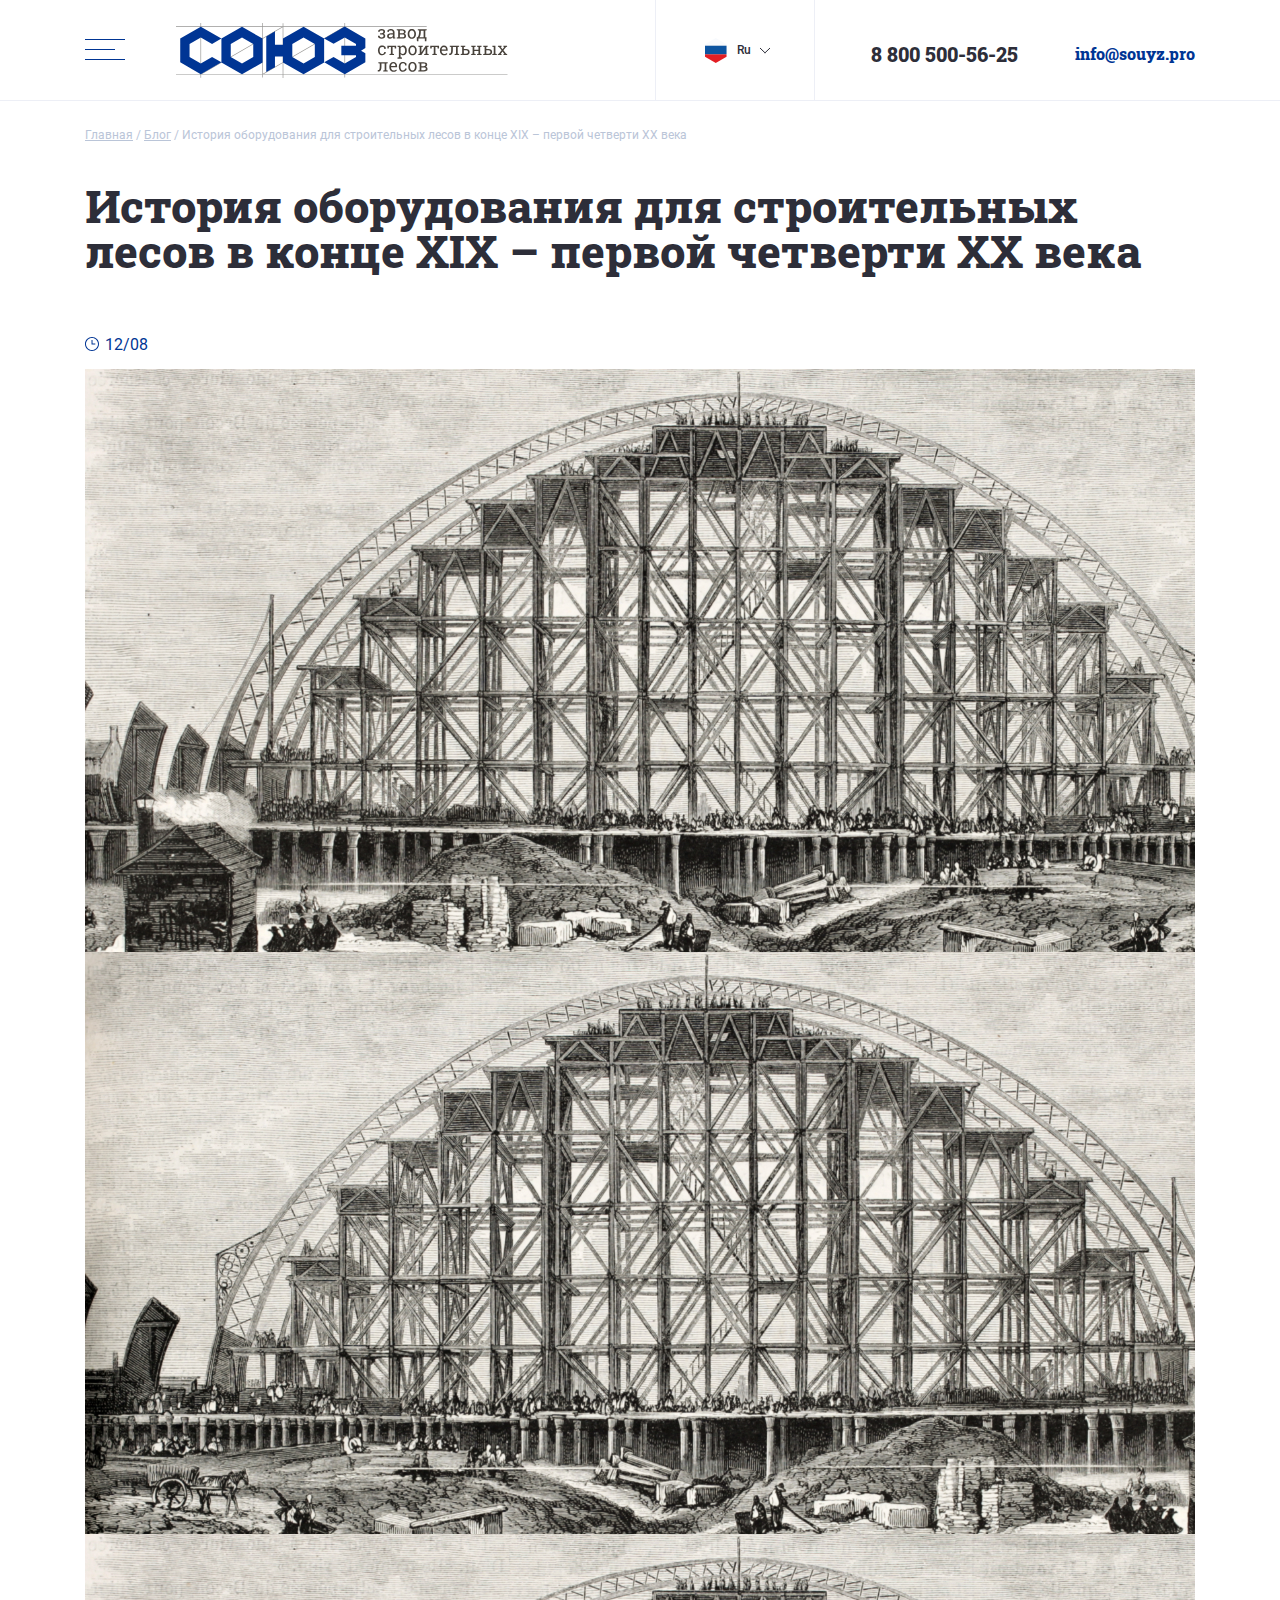
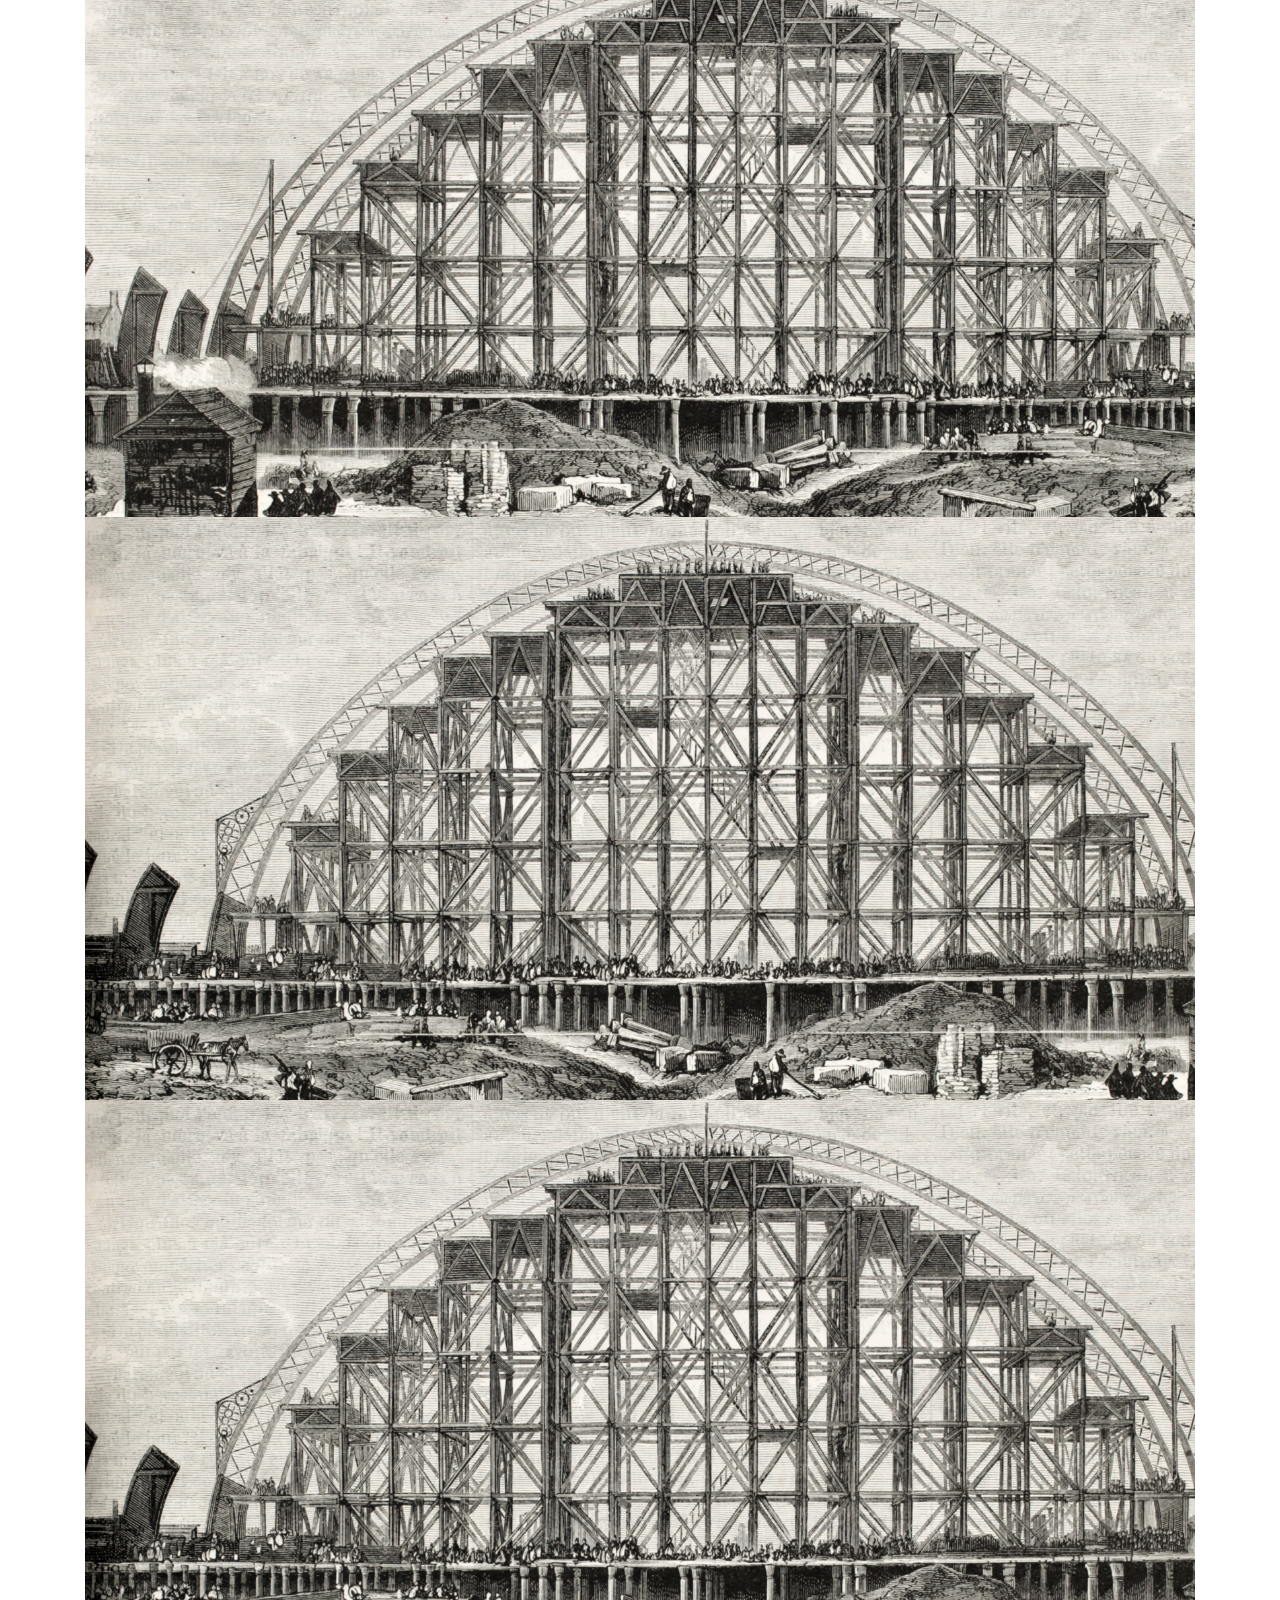
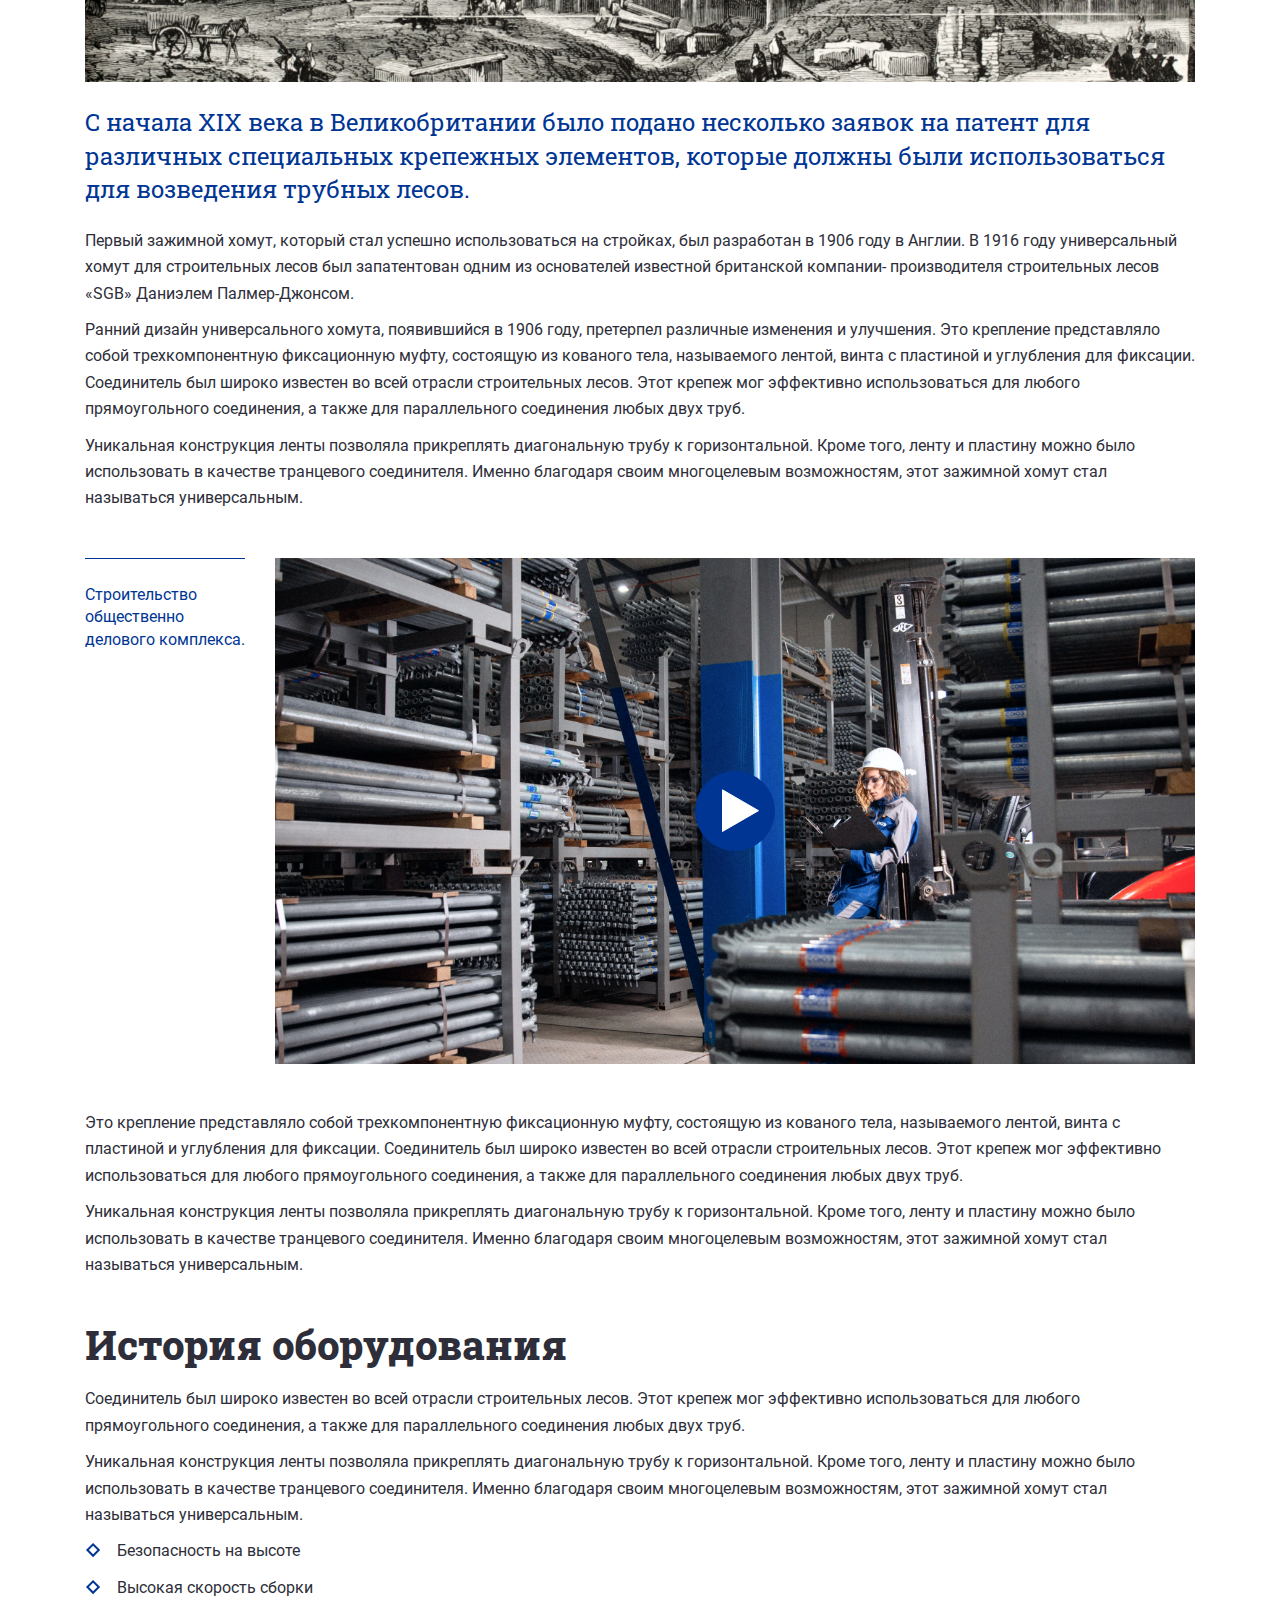
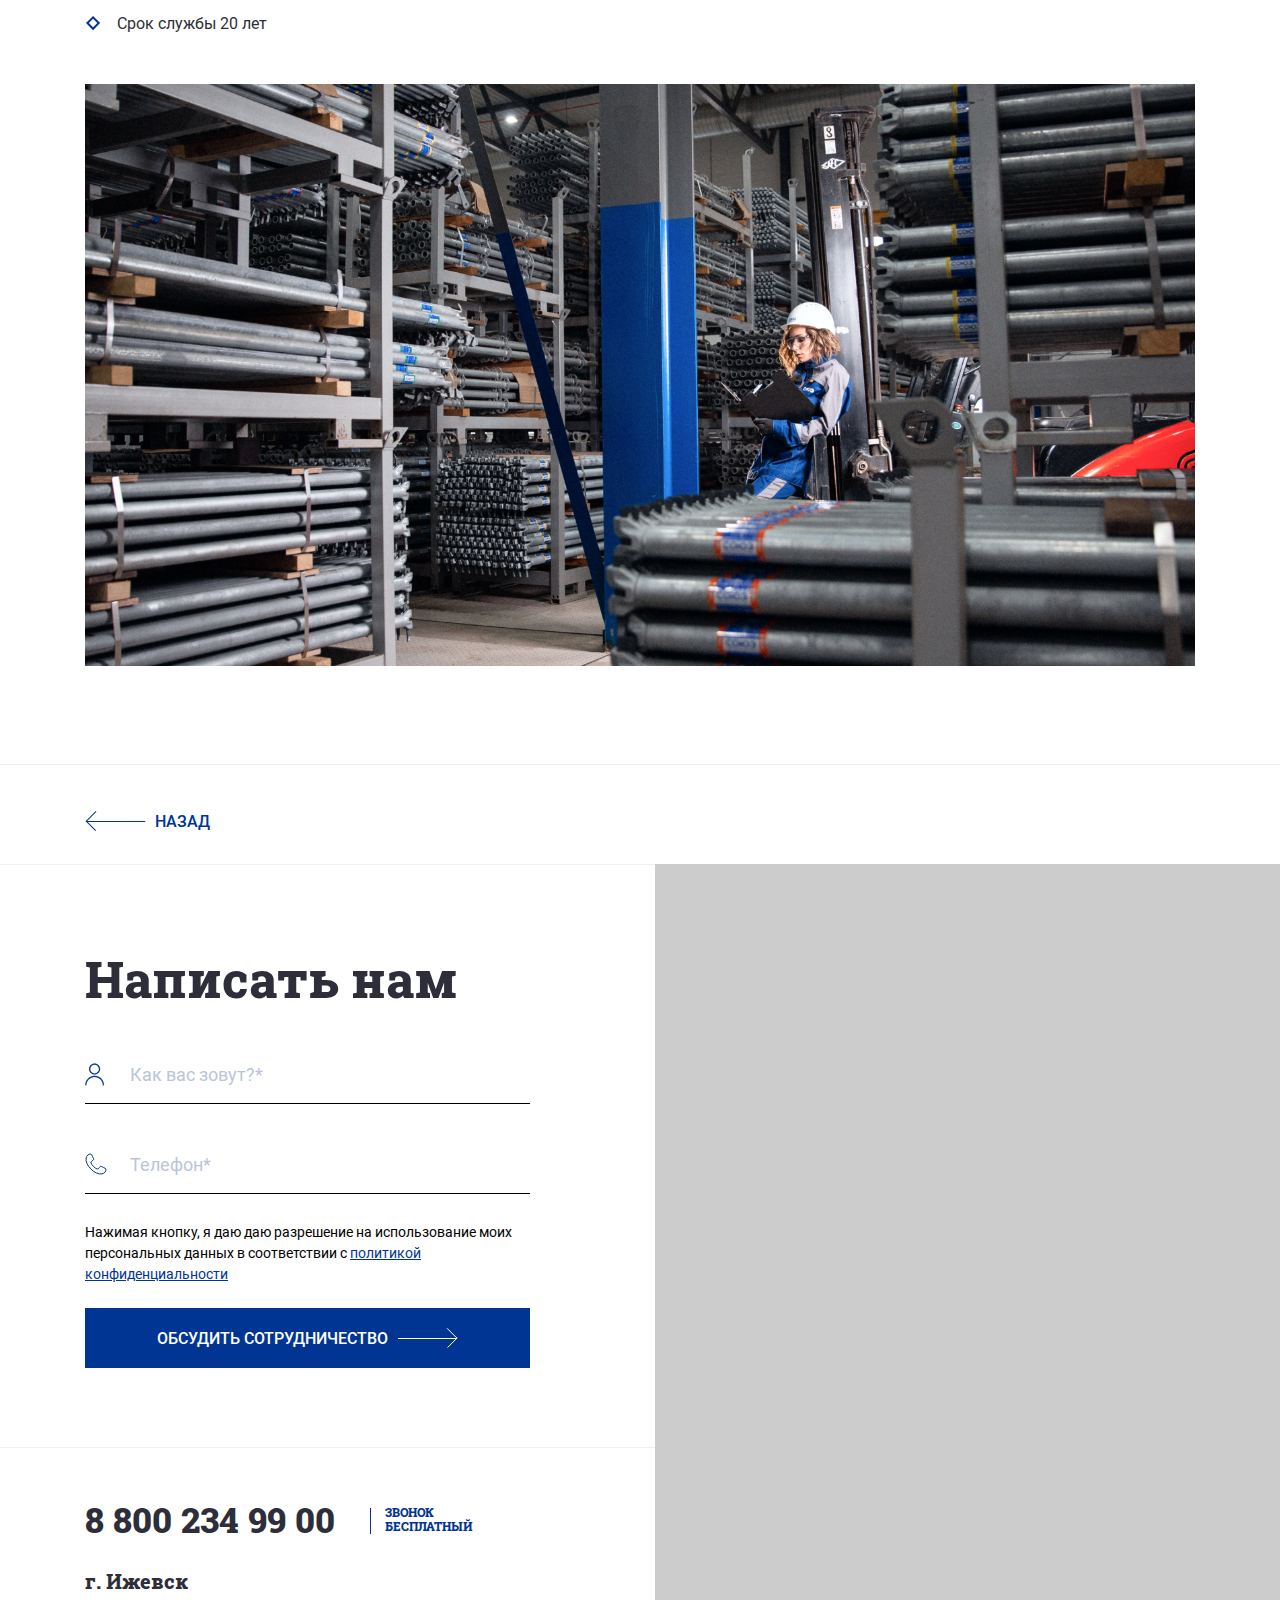
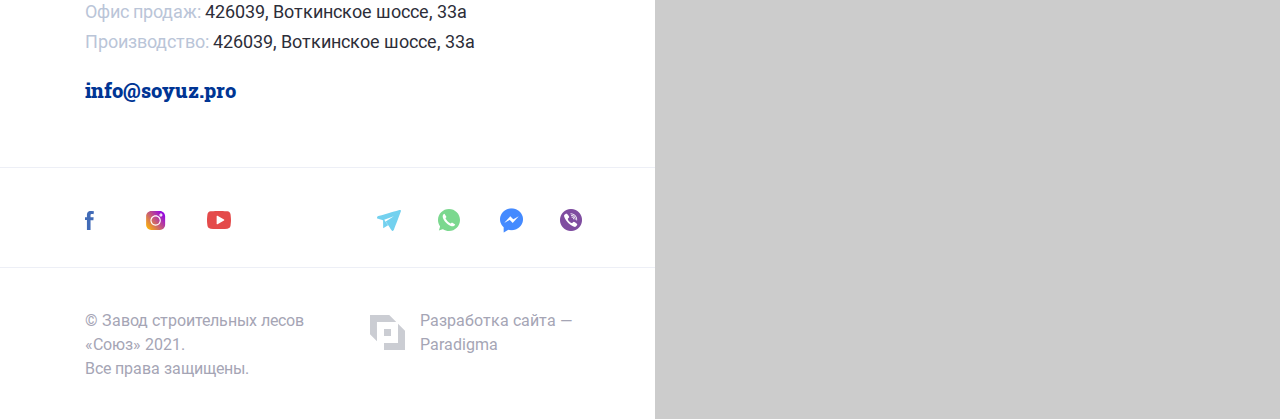
==== commit 2dca36f2: "Страница "Конструкция", карта в подвале, мобильный фильтр конструкций" ====
--- a/blog-item.html
+++ b/blog-item.html
@@ -540,6 +540,7 @@
       <script src="js/jquery.mousewheel.js"></script>
       <script src="js/bootstrap-fileinput/js/fileinput.min.js"></script>
       <script src="js/nouislider.js"></script>
+      <script src="https://api-maps.yandex.ru/2.1/?lang=ru_RU"></script>
       <script src="js/main.js"></script>
       <!--script(src='js/animations.js')-->
     </div>
--- a/css/styles.css
+++ b/css/styles.css
@@ -1087,13 +1087,16 @@
   text-decoration: none; }
 
 .page-header-descr {
-  padding: 25px 50px 50px 0;
+  padding: 25px 50px 0 0;
   display: -ms-flexbox;
   display: flex;
   -ms-flex-direction: column;
   flex-direction: column;
   min-height: 100%;
   position: relative; }
+
+.page-header-descr-top {
+  padding-bottom: 50px; }
 
 .page-header-col-1:last-child .page-header-descr {
   padding-right: 0; }
@@ -1324,7 +1327,7 @@
   padding-bottom: 60px;
   background: #F9FAFE; }
 
-.catalog:not(.catalog-reviews) .catalog-tmb-pic img {
+.catalog-tmb-pic:not(.catalog-reviews .catalog-tmb-pic) img {
   width: 100%; }
 
 .catalog-projects .catalog-tmb-pic {
@@ -1371,6 +1374,12 @@
 
 .load-more-wrapper .btn {
   min-width: 240px; }
+
+.section {
+  position: relative; }
+
+.section-content {
+  position: relative; }
 
 .section-catalog-link {
   margin: 50px 0 0 0; }
@@ -1693,11 +1702,11 @@
   padding: 0; }
 
 .product-slide {
-  padding: 65px 0;
+  padding: 0;
   position: relative; }
 
 .product-slide-pic {
-  height: 520px;
+  height: 650px;
   display: -ms-flexbox;
   display: flex;
   -ms-flex-align: center;
@@ -2374,6 +2383,89 @@
   transition: all .15s ease; }
 
 .product-slider-wrapper ul.slick-dots {
+  display: none !important; }
+
+.catalog-slider .slick-track {
+  display: -ms-flexbox;
+  display: flex; }
+
+.catalog-slider .slick-slide {
+  float: none;
+  height: auto;
+  transition: all .3s ease;
+  opacity: .3; }
+
+.catalog-slider .slick-slide.slick-active {
+  opacity: 1; }
+
+.section-products {
+  margin: 110px 0 0 0;
+  padding: 93px 0 0 0; }
+
+.section-products:before {
+  content: "";
+  position: absolute;
+  left: -5000px;
+  right: -5000px;
+  top: 0;
+  height: 1px;
+  background: #edeff6; }
+
+.section-header {
+  margin: 0 0 49px 0; }
+
+.section-header h2,
+.section-header .h2 {
+  font-weight: bold;
+  font-size: 45px;
+  line-height: 100%;
+  margin: 0; }
+
+.section-header-alt h2,
+.section-header-alt .h2 {
+  margin-right: 120px; }
+
+.catalog-slider .slick-arrow {
+  background: none;
+  left: auto;
+  top: auto;
+  margin-top: 0;
+  bottom: 100%;
+  width: 40px;
+  height: 40px;
+  margin-bottom: 44px; }
+
+.catalog-slider .slick-prev:before,
+.catalog-slider .slick-prev:after {
+  left: 12px; }
+
+.catalog-slider .slick-next:before,
+.catalog-slider .slick-next:after {
+  right: 12px; }
+
+.catalog-slider .slick-prev {
+  right: 50px; }
+
+.catalog-slider .slick-next {
+  right: 0; }
+
+.catalog-slider .slick-list {
+  overflow: visible; }
+
+[class*="ymaps-2"][class*="-ground-pane"] {
+  filter: grayscale(1);
+  -ms-filter: grayscale(1);
+  -webkit-filter: grayscale(1);
+  -moz-filter: grayscale(1);
+  -o-filter: grayscale(1); }
+
+.filter-close {
+  display: none; }
+
+.filter-button {
+  display: none; }
+
+.filter-trigger-wrapper {
   display: none; }
 
 @media (min-width: 768px) {
@@ -3187,7 +3279,11 @@
     -ms-flex: 0 0 36.7%;
     flex: 0 0 36.7%;
     max-width: 36.7%; }
-  .page-header-article h1, .page-header-article .h1 {
+  .page-header-article h1,
+  .page-header-article .h1 {
+    font-size: 40px; }
+  .section-header h2,
+  .section-header .h2 {
     font-size: 40px; }
   .footer-contacts h2, .footer-contacts .h2 {
     font-size: 45px; }
@@ -3214,6 +3310,8 @@
     -ms-flex: 0 0 60px;
     flex: 0 0 60px;
     max-width: 60px; }
+  .product-slide-pic {
+    height: 520px; }
   .product-slider .slick-arrow {
     width: 65px; }
   .product-slider .slick-prev {
@@ -3275,7 +3373,11 @@
   h1,
   .h1 {
     font-size: 34px; }
-  .page-header-article h1, .page-header-article .h1 {
+  .page-header-article h1,
+  .page-header-article .h1 {
+    font-size: 34px; }
+  .section-header h2,
+  .section-header .h2 {
     font-size: 34px; }
   .header-logo img {
     width: 100%; }
@@ -3388,6 +3490,8 @@
     max-width: 90px; }
   .page-header-descr-bottom {
     display: none; }
+  .product-slide-pic {
+    height: auto; }
   .product-slider .slick-prev {
     right: 65px; }
   .product-slider .slick-next {
@@ -3496,11 +3600,15 @@
     max-width: 100%;
     margin: 40px 0 0 0;
     padding: 0; }
-  .page-header-article h1, .page-header-article .h1 {
+  .page-header-article h1,
+  .page-header-article .h1 {
+    font-size: 26px; }
+  .section-header h2,
+  .section-header .h2 {
     font-size: 26px; }
   ul.breadcrumb {
     margin: 0 0 15px 0; }
-  .page-header-descr {
+  .page-header-descr-top {
     padding-bottom: 20px; }
   .article-date {
     font-size: 14px; }
@@ -3722,8 +3830,6 @@
     font-size: 18px; }
   .product-slide-descr {
     display: none; }
-  .product-slide-pic {
-    height: 330px; }
   .catalog-item-descr h2, .catalog-item-descr .h2 {
     font-size: 26px; }
   .over-wrapper table {
@@ -3781,6 +3887,59 @@
   .form-modal .modal-content-inner {
     padding: 50px 20px 50px 20px; }
   .form-modal-header h2, .form-modal-header .h2 {
-    font-size: 26px; } }
+    font-size: 26px; }
+  .catalog-slider .slick-list {
+    overflow: hidden; }
+  .catalog-slider .slick-track {
+    display: block; }
+  .catalog-slider .slide {
+    float: left;
+    height: 100%; }
+  .catalog-slider ul.slick-dots {
+    margin-top: 20px; }
+  .section-header-alt h2, .section-header-alt .h2 {
+    margin-right: 90px; }
+  .filter-close {
+    display: block; }
+  .filter-button {
+    display: block; }
+  .filter-button .btn {
+    width: 100%; }
+  .filter {
+    position: fixed;
+    left: 0;
+    right: 0;
+    top: 0;
+    bottom: 0;
+    overflow: auto;
+    background: rgba(45, 46, 57, 0.9);
+    padding: 15px;
+    z-index: 500;
+    display: none; }
+  .filter-inner {
+    background: #fff;
+    position: relative;
+    padding: 50px 20px 20px 20px; }
+  .filter-close {
+    width: 28px;
+    height: 28px;
+    right: 10px;
+    top: 10px;
+    position: absolute;
+    cursor: pointer; }
+  .filter-close svg {
+    width: 100%;
+    height: 100%; }
+  .catalog-nav-list-wrapper {
+    padding: 0;
+    margin: 0; }
+  .categories-nav input[type=checkbox] + label {
+    font-size: 16px; }
+  .filter-trigger-wrapper {
+    display: block;
+    margin: 0 0 30px 0; }
+  .filter-trigger-wrapper .btn {
+    width: 100%;
+    cursor: pointer; } }
 
 /*# sourceMappingURL=styles.css.map */
